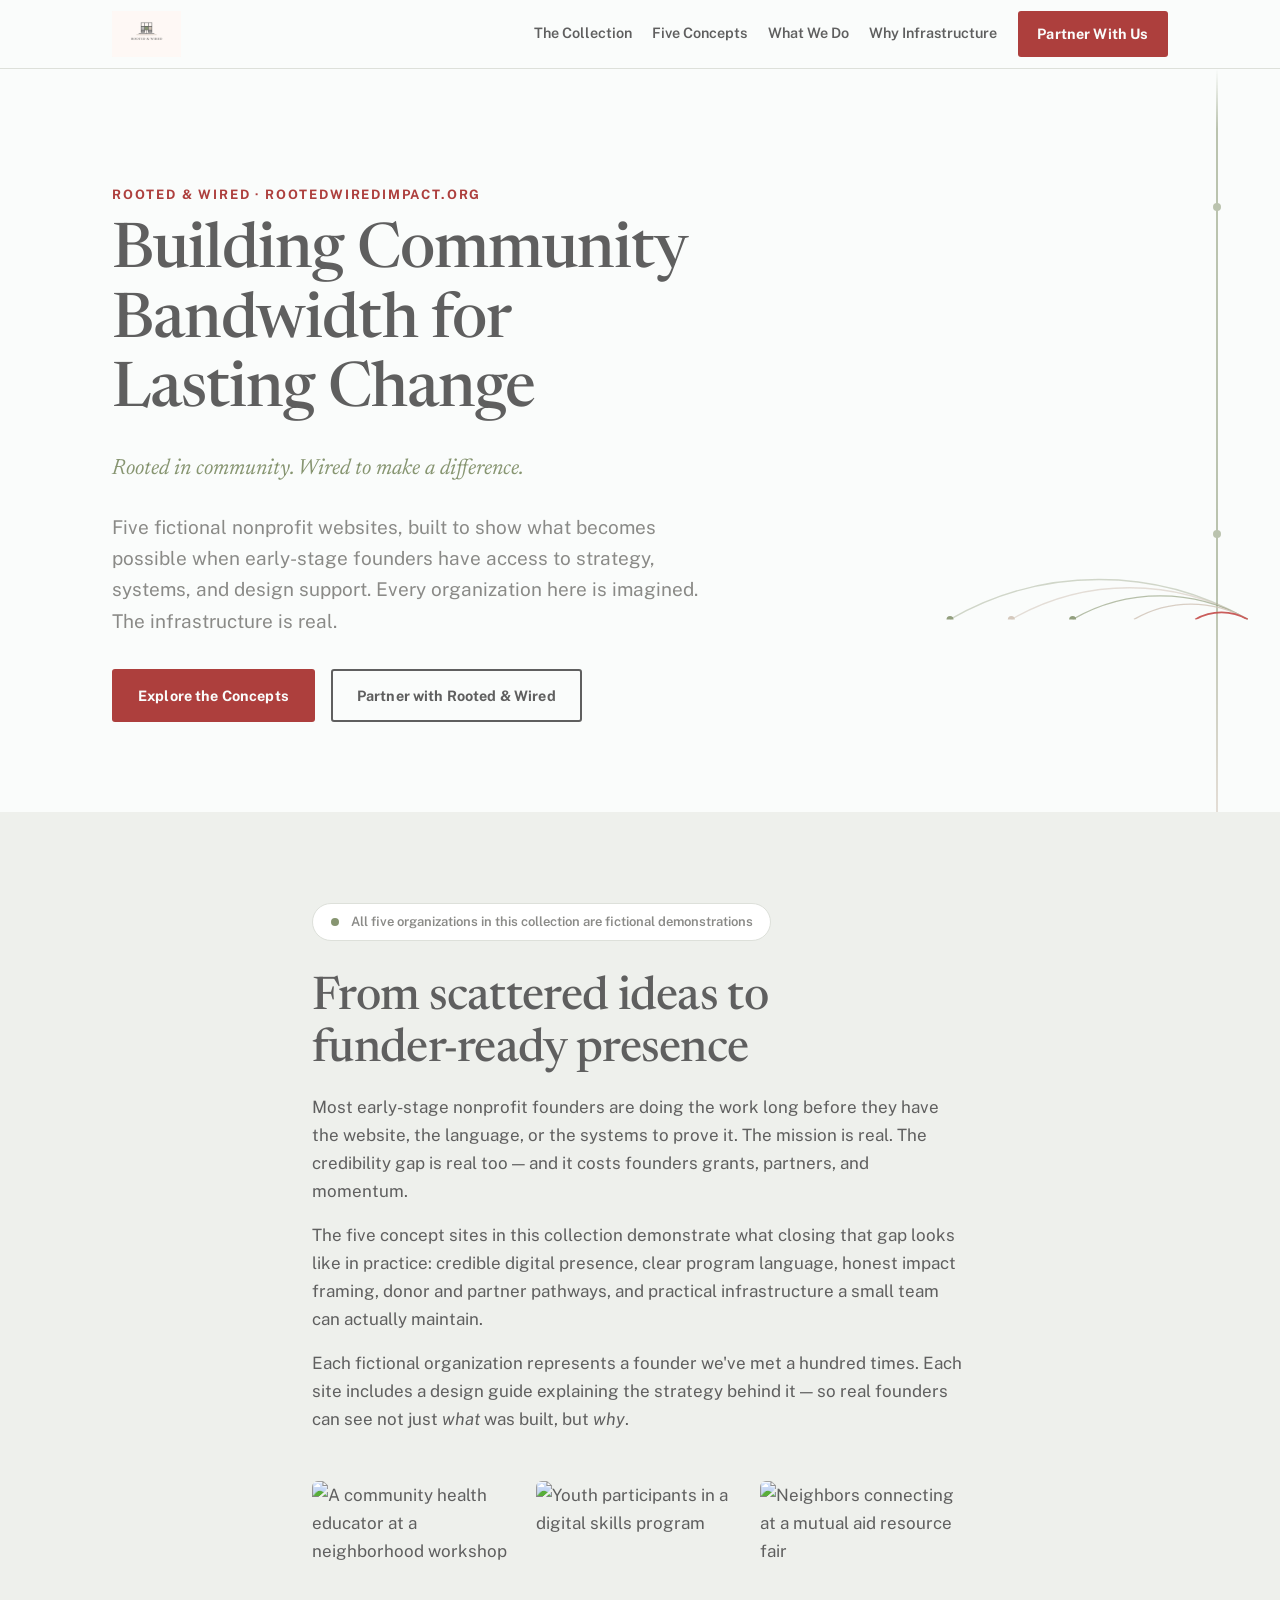
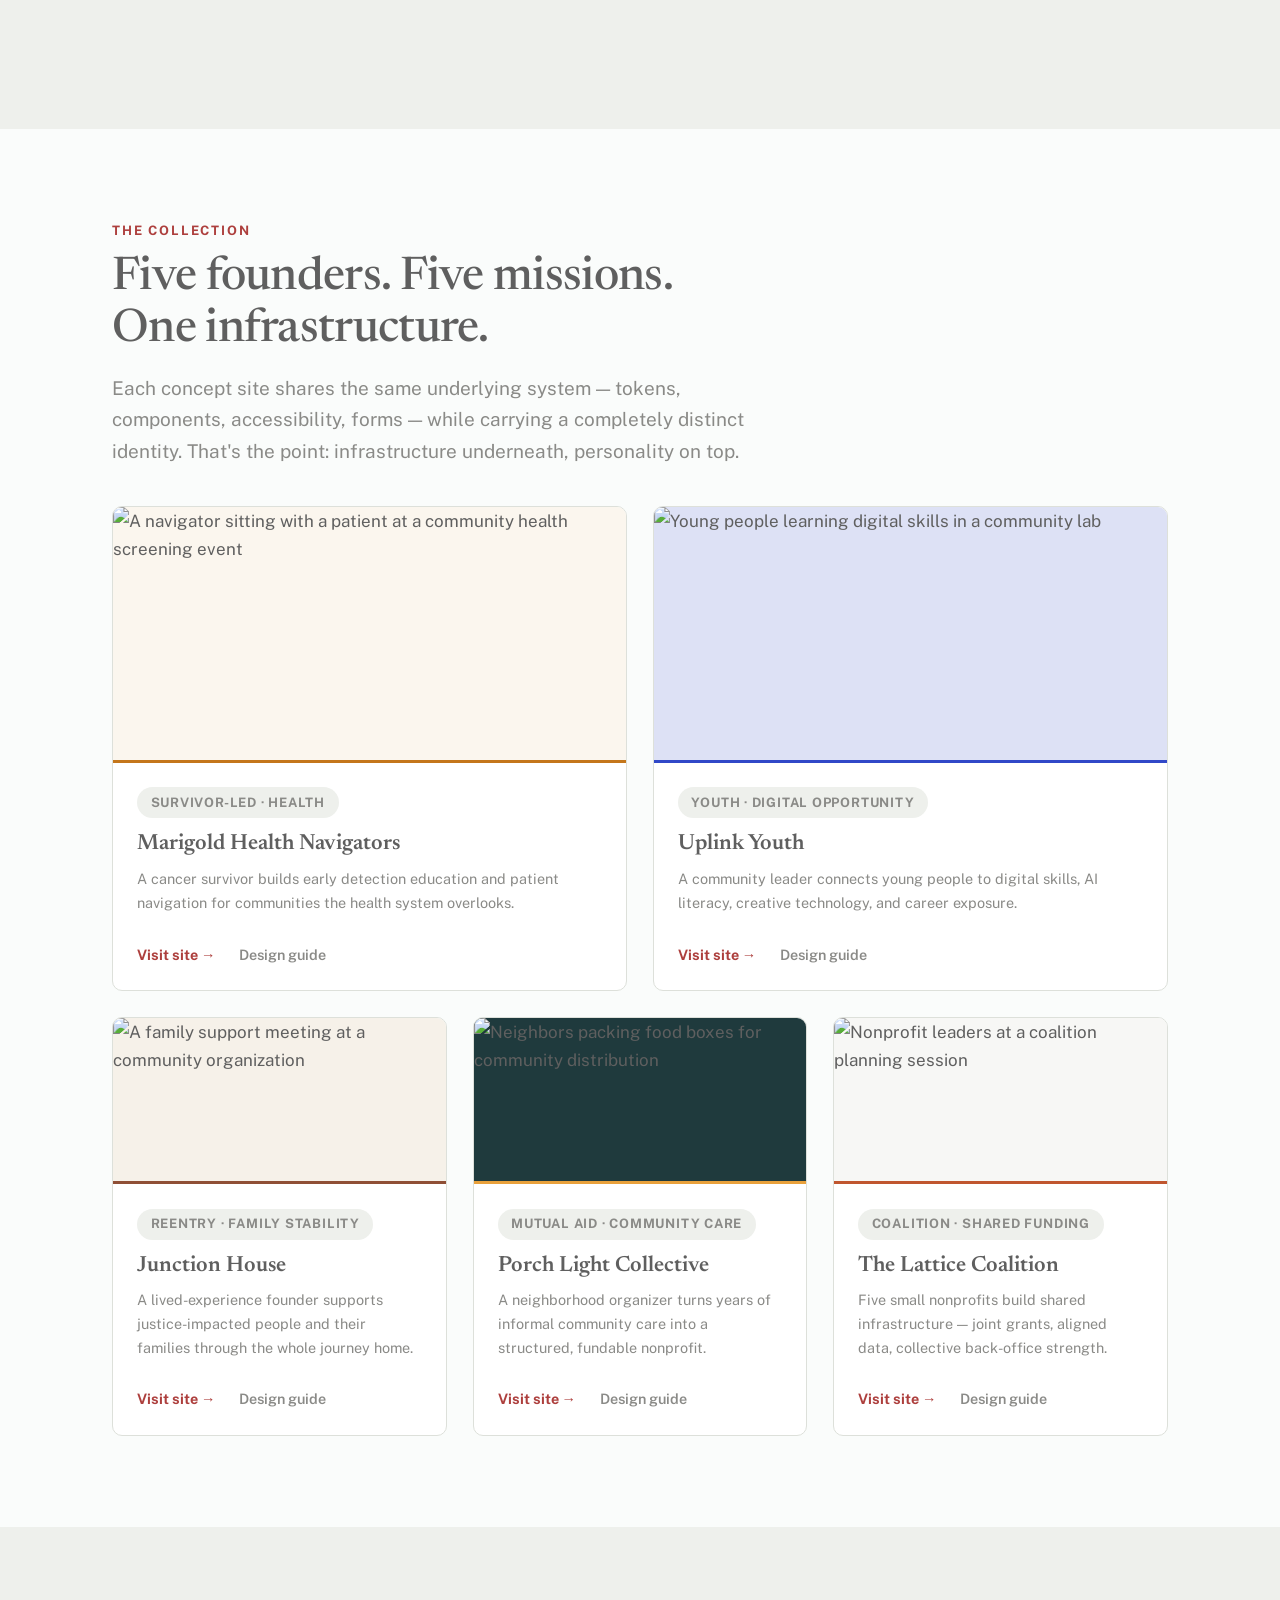
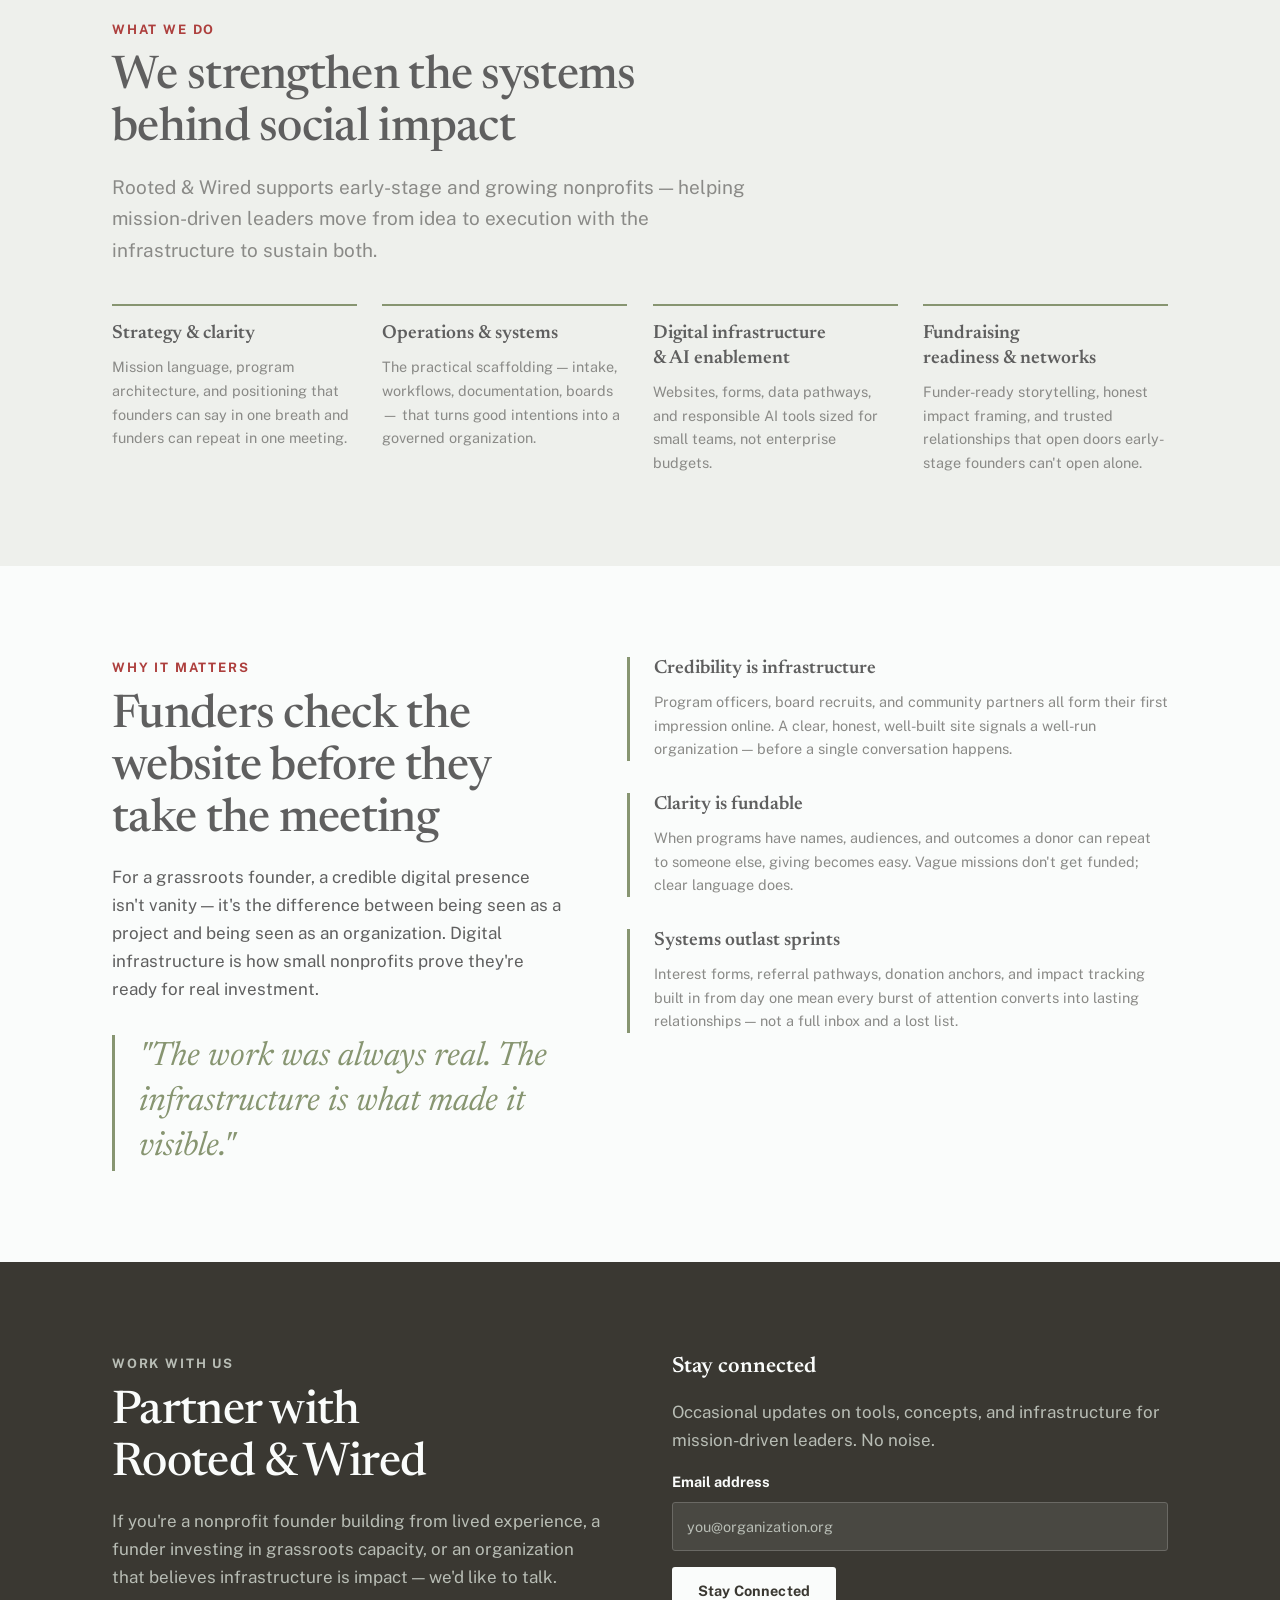
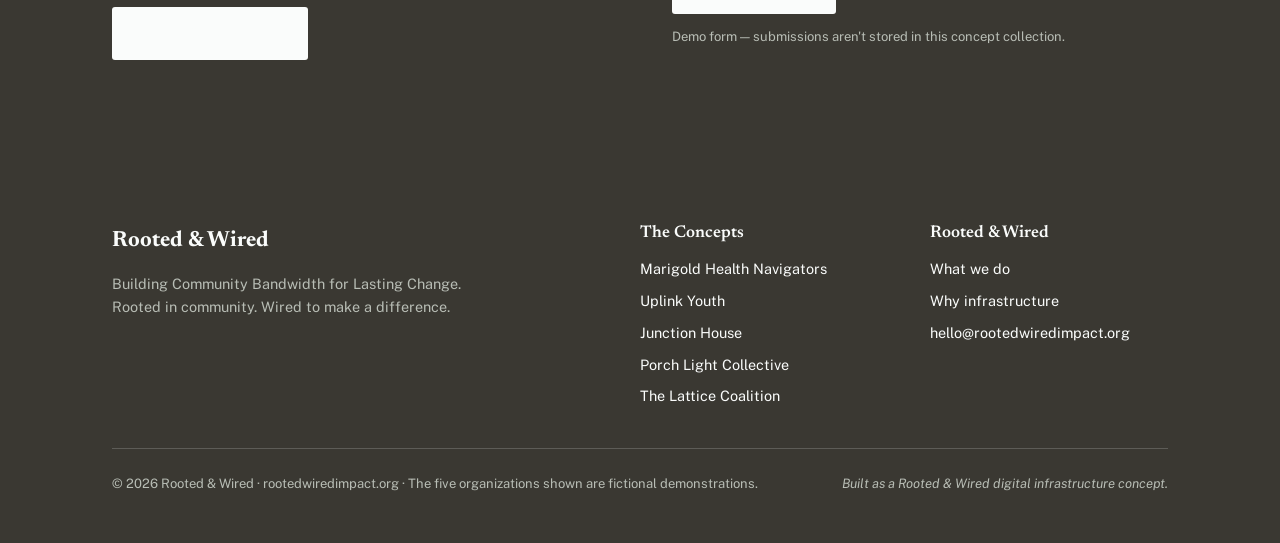
==== index.html @ c4ca1da7 "Initial release — Rooted & Wired demo collection 11-page static demo suite: hub landing page + 5 fic" ====
<!DOCTYPE html>
<html lang="en">
<head>
<meta charset="UTF-8">
<meta name="viewport" content="width=device-width, initial-scale=1.0">
<title>Rooted &amp; Wired — Digital Infrastructure Concepts</title>
<meta name="description" content="Five fictional nonprofit websites demonstrating how early-stage founders move from scattered ideas to credible, funder-ready digital presence.">
<link rel="preconnect" href="https://fonts.googleapis.com">
<link rel="preconnect" href="https://fonts.gstatic.com" crossorigin>
<link href="https://fonts.googleapis.com/css2?family=Newsreader:ital,opsz,wght@0,6..72,400;0,6..72,500;0,6..72,600;1,6..72,400;1,6..72,500&family=Public+Sans:wght@400;600;700&display=swap" rel="stylesheet">
<link rel="stylesheet" href="shared/tokens.css">
<link rel="stylesheet" href="shared/base.css">
<link rel="stylesheet" href="hub.css">
<noscript><style>[data-reveal]{opacity:1;transform:none}</style></noscript>
</head>
<body id="top">
<a class="skip-link" href="#main">Skip to content</a>

<header class="site-header">
  <div class="container">
    <a class="brand hub-brand" href="#top"><img src="shared/rw-logo.png" alt="Rooted &amp; Wired"></a>
    <button class="nav-toggle" aria-expanded="false" aria-controls="site-nav">Menu</button>
    <nav class="site-nav" id="site-nav" aria-label="Primary">
      <a href="#collection">The Collection</a>
      <a href="#concepts">Five Concepts</a>
      <a href="#what-we-do">What We Do</a>
      <a href="#why">Why Infrastructure</a>
      <a class="btn btn--primary btn--sm" href="#connect">Partner With Us</a>
    </nav>
  </div>
</header>

<main id="main">

  <!-- ============ HERO ============ -->
  <section class="hub-hero">
    <div class="thread" aria-hidden="true"></div>
    <div class="container">
      <svg class="hero-arcs" viewBox="0 0 380 380" aria-hidden="true" fill="none">
        <path d="M 380 380 A 340 340 0 0 0 40 380" stroke="#879571" stroke-width="1.5" opacity=".4"/>
        <path d="M 380 380 A 270 270 0 0 0 110 380" stroke="#d1c4b7" stroke-width="1.5" opacity=".6"/>
        <path d="M 380 380 A 200 200 0 0 0 180 380" stroke="#879571" stroke-width="1.5" opacity=".65"/>
        <path d="M 380 380 A 130 130 0 0 0 250 380" stroke="#d1c4b7" stroke-width="1.5" opacity=".9"/>
        <path d="M 380 380 A 60 60 0 0 0 320 380" stroke="#c54c4a" stroke-width="2"/>
        <circle cx="40" cy="380" r="4" fill="#879571"/>
        <circle cx="110" cy="380" r="4" fill="#d1c4b7"/>
        <circle cx="180" cy="380" r="4" fill="#879571"/>
      </svg>
      <div class="hub-hero__inner">
        <span class="eyebrow" data-reveal>Rooted &amp; Wired · rootedwiredimpact.org</span>
        <h1 data-reveal>Building Community Bandwidth for Lasting&nbsp;Change</h1>
        <p class="support-line" data-reveal>Rooted in community. Wired to make a difference.</p>
        <p class="lede" data-reveal>Five fictional nonprofit websites, built to show what becomes possible when early-stage founders have access to strategy, systems, and design support. Every organization here is imagined. The infrastructure is real.</p>
        <div class="btn-row" data-reveal>
          <a class="btn btn--primary" href="#concepts">Explore the Concepts</a>
          <a class="btn btn--secondary" href="#connect">Partner with Rooted &amp; Wired</a>
        </div>
      </div>
    </div>
  </section>

  <!-- ============ WHAT THIS COLLECTION IS ============ -->
  <section class="section section--alt" id="collection">
    <div class="container container--narrow">
      <span class="fiction-note" data-reveal>All five organizations in this collection are fictional demonstrations</span>
      <h2 data-reveal>From scattered ideas to funder-ready presence</h2>
      <div data-reveal>
        <p>Most early-stage nonprofit founders are doing the work long before they have the website, the language, or the systems to prove it. The mission is real. The credibility gap is real too — and it costs founders grants, partners, and momentum.</p>
        <p>The five concept sites in this collection demonstrate what closing that gap looks like in practice: credible digital presence, clear program language, honest impact framing, donor and partner pathways, and practical infrastructure a small team can actually maintain.</p>
        <p>Each fictional organization represents a founder we've met a hundred times. Each site includes a design guide explaining the strategy behind it — so real founders can see not just <em>what</em> was built, but <em>why</em>.</p>
      </div>
      <div class="photo-strip photo-strip--3" style="margin-top: var(--s-7);" data-reveal>
        <img src="https://images.unsplash.com/photo-1531482615713-2afd69097998?auto=format&fit=crop&w=400&h=260&q=80" alt="A community health educator at a neighborhood workshop" loading="lazy">
        <img src="https://images.unsplash.com/photo-1522202176988-66273c2fd55f?auto=format&fit=crop&w=400&h=260&q=80" alt="Youth participants in a digital skills program" loading="lazy">
        <img src="https://images.unsplash.com/photo-1488459716781-31db52582fe9?auto=format&fit=crop&w=400&h=260&q=80" alt="Neighbors connecting at a mutual aid resource fair" loading="lazy">
      </div>
    </div>
  </section>

  <!-- ============ THE FIVE CONCEPTS ============ -->
  <section class="section" id="concepts">
    <div class="container">
      <div class="section-head">
        <span class="eyebrow" data-reveal>The Collection</span>
        <h2 data-reveal>Five founders. Five missions. One infrastructure.</h2>
        <p class="lede" data-reveal>Each concept site shares the same underlying system — tokens, components, accessibility, forms — while carrying a completely distinct identity. That's the point: infrastructure underneath, personality on top.</p>
      </div>

      <div class="concept-grid" data-reveal-stagger>
        <div class="concept-card" style="--cc-bg:#FBF6EE; --cc-accent:#C4761B;" data-reveal>
          <a class="concept-card__main" href="marigold/index.html">
          <div class="concept-card__art">
            <img src="https://images.unsplash.com/photo-1576091160399-112ba8d25d1d?auto=format&fit=crop&w=600&h=300&q=80" alt="A navigator sitting with a patient at a community health screening event" loading="lazy">
          </div>
          <div class="concept-card__body">
            <span class="chip">Survivor-led · Health</span>
            <h3>Marigold Health Navigators</h3>
            <p>A cancer survivor builds early detection education and patient navigation for communities the health system overlooks.</p>
          </div>
          </a>
          <div class="concept-card__links"><a href="marigold/index.html">Visit site →</a><a href="marigold/guide.html">Design guide</a></div>
        </div>

        <div class="concept-card" style="--cc-bg:#DDE1F5; --cc-accent:#3148C8;" data-reveal>
          <a class="concept-card__main" href="uplink/index.html">
          <div class="concept-card__art">
            <img src="https://images.unsplash.com/photo-1509062522246-3755977927d7?auto=format&fit=crop&w=600&h=300&q=80" alt="Young people learning digital skills in a community lab" loading="lazy">
          </div>
          <div class="concept-card__body">
            <span class="chip">Youth · Digital Opportunity</span>
            <h3>Uplink Youth</h3>
            <p>A community leader connects young people to digital skills, AI literacy, creative technology, and career exposure.</p>
          </div>
          </a>
          <div class="concept-card__links"><a href="uplink/index.html">Visit site →</a><a href="uplink/guide.html">Design guide</a></div>
        </div>

        <div class="concept-card" style="--cc-bg:#F6F1E9; --cc-accent:#8F4F35;" data-reveal>
          <a class="concept-card__main" href="junction-house/index.html">
          <div class="concept-card__art">
            <img src="https://images.unsplash.com/photo-1529156069898-49953e39b3ac?auto=format&fit=crop&w=600&h=300&q=80" alt="A family support meeting at a community organization" loading="lazy">
          </div>
          <div class="concept-card__body">
            <span class="chip">Reentry · Family Stability</span>
            <h3>Junction House</h3>
            <p>A lived-experience founder supports justice-impacted people and their families through the whole journey home.</p>
          </div>
          </a>
          <div class="concept-card__links"><a href="junction-house/index.html">Visit site →</a><a href="junction-house/guide.html">Design guide</a></div>
        </div>

        <div class="concept-card" style="--cc-bg:#1F3A3D; --cc-accent:#E9A13B;" data-reveal>
          <a class="concept-card__main" href="porchlight/index.html">
          <div class="concept-card__art">
            <img src="https://images.unsplash.com/photo-1488521787991-ed7bbaae773c?auto=format&fit=crop&w=600&h=300&q=80" alt="Neighbors packing food boxes for community distribution" loading="lazy">
          </div>
          <div class="concept-card__body">
            <span class="chip">Mutual Aid · Community Care</span>
            <h3>Porch Light Collective</h3>
            <p>A neighborhood organizer turns years of informal community care into a structured, fundable nonprofit.</p>
          </div>
          </a>
          <div class="concept-card__links"><a href="porchlight/index.html">Visit site →</a><a href="porchlight/guide.html">Design guide</a></div>
        </div>

        <div class="concept-card" style="--cc-bg:#F7F7F5; --cc-accent:#C0562F;" data-reveal>
          <a class="concept-card__main" href="lattice/index.html">
          <div class="concept-card__art">
            <img src="https://images.unsplash.com/photo-1517048676732-d65bc937f952?auto=format&fit=crop&w=600&h=300&q=80" alt="Nonprofit leaders at a coalition planning session" loading="lazy">
          </div>
          <div class="concept-card__body">
            <span class="chip">Coalition · Shared Funding</span>
            <h3>The Lattice Coalition</h3>
            <p>Five small nonprofits build shared infrastructure — joint grants, aligned data, collective back-office strength.</p>
          </div>
          </a>
          <div class="concept-card__links"><a href="lattice/index.html">Visit site →</a><a href="lattice/guide.html">Design guide</a></div>
        </div>
      </div>
    </div>
  </section>

  <!-- ============ WHAT ROOTED & WIRED DOES ============ -->
  <section class="section section--alt" id="what-we-do">
    <div class="container">
      <div class="section-head">
        <span class="eyebrow" data-reveal>What We Do</span>
        <h2 data-reveal>We strengthen the systems behind social impact</h2>
        <p class="lede" data-reveal>Rooted &amp; Wired supports early-stage and growing nonprofits — helping mission-driven leaders move from idea to execution with the infrastructure to sustain both.</p>
      </div>
      <div class="grid grid--4" data-reveal-stagger>
        <div class="pillar" data-reveal>
          <h3>Strategy &amp; clarity</h3>
          <p>Mission language, program architecture, and positioning that founders can say in one breath and funders can repeat in one meeting.</p>
        </div>
        <div class="pillar" data-reveal>
          <h3>Operations &amp; systems</h3>
          <p>The practical scaffolding — intake, workflows, documentation, boards — that turns good intentions into a governed organization.</p>
        </div>
        <div class="pillar" data-reveal>
          <h3>Digital infrastructure &amp; AI enablement</h3>
          <p>Websites, forms, data pathways, and responsible AI tools sized for small teams, not enterprise budgets.</p>
        </div>
        <div class="pillar" data-reveal>
          <h3>Fundraising readiness &amp; networks</h3>
          <p>Funder-ready storytelling, honest impact framing, and trusted relationships that open doors early-stage founders can't open alone.</p>
        </div>
      </div>
    </div>
  </section>

  <!-- ============ WHY DIGITAL INFRASTRUCTURE MATTERS ============ -->
  <section class="section" id="why">
    <div class="container">
      <div class="why-grid">
        <div data-reveal>
          <span class="eyebrow">Why It Matters</span>
          <h2>Funders check the website before they take the meeting</h2>
          <p>For a grassroots founder, a credible digital presence isn't vanity — it's the difference between being seen as a project and being seen as an organization. Digital infrastructure is how small nonprofits prove they're ready for real investment.</p>
          <blockquote class="pull">"The work was always real. The infrastructure is what made it visible."</blockquote>
        </div>
        <div data-reveal-stagger>
          <div class="takeaway" data-reveal>
            <h3>Credibility is infrastructure</h3>
            <p>Program officers, board recruits, and community partners all form their first impression online. A clear, honest, well-built site signals a well-run organization — before a single conversation happens.</p>
          </div>
          <div class="takeaway" data-reveal>
            <h3>Clarity is fundable</h3>
            <p>When programs have names, audiences, and outcomes a donor can repeat to someone else, giving becomes easy. Vague missions don't get funded; clear language does.</p>
          </div>
          <div class="takeaway" data-reveal>
            <h3>Systems outlast sprints</h3>
            <p>Interest forms, referral pathways, donation anchors, and impact tracking built in from day one mean every burst of attention converts into lasting relationships — not a full inbox and a lost list.</p>
          </div>
        </div>
      </div>
    </div>
  </section>

  <!-- ============ CONNECT ============ -->
  <section class="section section--deep" id="connect">
    <div class="container">
      <div class="connect-band">
        <div data-reveal>
          <span class="eyebrow">Work With Us</span>
          <h2>Partner with Rooted &amp; Wired</h2>
          <p>If you're a nonprofit founder building from lived experience, a funder investing in grassroots capacity, or an organization that believes infrastructure is impact — we'd like to talk.</p>
          <div class="btn-row">
            <a class="btn btn--on-deep" href="mailto:hello@rootedwiredimpact.org">Start a Conversation</a>
          </div>
        </div>
        <div data-reveal>
          <h3>Stay connected</h3>
          <p>Occasional updates on tools, concepts, and infrastructure for mission-driven leaders. No noise.</p>
          <form data-demo novalidate>
            <div class="form-body">
              <div class="form-field">
                <label for="hub-email">Email address</label>
                <input type="email" id="hub-email" name="email" placeholder="you@organization.org" required>
              </div>
              <div class="btn-row" style="margin-top: var(--s-4);">
                <button class="btn btn--on-deep" type="submit">Stay Connected</button>
              </div>
              <p class="form-note">Demo form — submissions aren't stored in this concept collection.</p>
            </div>
            <div class="form-success" hidden>You're on the list. Thanks for staying close to the work. <em>(Demo confirmation — nothing was stored.)</em></div>
          </form>
        </div>
      </div>
    </div>
  </section>

</main>

<footer class="site-footer">
  <div class="container">
    <div class="footer-grid">
      <div>
        <p class="footer-brand">Rooted &amp; Wired</p>
        <p>Building Community Bandwidth for Lasting Change.<br>Rooted in community. Wired to make a difference.</p>
      </div>
      <div>
        <h4>The Concepts</h4>
        <ul>
          <li><a href="marigold/index.html">Marigold Health Navigators</a></li>
          <li><a href="uplink/index.html">Uplink Youth</a></li>
          <li><a href="junction-house/index.html">Junction House</a></li>
          <li><a href="porchlight/index.html">Porch Light Collective</a></li>
          <li><a href="lattice/index.html">The Lattice Coalition</a></li>
        </ul>
      </div>
      <div>
        <h4>Rooted &amp; Wired</h4>
        <ul>
          <li><a href="#what-we-do">What we do</a></li>
          <li><a href="#why">Why infrastructure</a></li>
          <li><a href="mailto:hello@rootedwiredimpact.org">hello@rootedwiredimpact.org</a></li>
        </ul>
      </div>
    </div>
    <div class="footer-base">
      <p>© 2026 Rooted &amp; Wired · rootedwiredimpact.org · The five organizations shown are fictional demonstrations.</p>
      <p class="concept-note">Built as a Rooted &amp; Wired digital infrastructure concept.</p>
    </div>
  </div>
</footer>

<script src="shared/site.js"></script>
</body>
</html>
---- shared/tokens.css ----
/* ============================================================
   Rooted & Wired — shared structural tokens
   Identical across all six sites. Color + font identity lives
   in each site's theme.css as semantic custom properties.
   ============================================================ */

:root {
  /* Spacing scale */
  --s-1: 0.25rem;
  --s-2: 0.5rem;
  --s-3: 0.75rem;
  --s-4: 1rem;
  --s-5: 1.5rem;
  --s-6: 2rem;
  --s-7: 3rem;
  --s-8: 4.5rem;
  --s-9: 6rem;
  --s-10: 8rem;

  /* Type scale */
  --fs-xs: 0.8125rem;
  --fs-sm: 0.9rem;
  --fs-base: 1.0625rem;
  --fs-md: 1.1875rem;
  --fs-lg: 1.375rem;
  --fs-xl: clamp(1.55rem, 1.2rem + 1.4vw, 2.1rem);
  --fs-2xl: clamp(1.9rem, 1.35rem + 2.2vw, 2.9rem);
  --fs-hero: clamp(2.3rem, 1.5rem + 3.4vw, 3.9rem);

  --lh-tight: 1.12;
  --lh-snug: 1.3;
  --lh-body: 1.65;

  /* Layout */
  --container: 71rem;
  --container-narrow: 46rem;
  --gutter: clamp(1.25rem, 4vw, 2.5rem);

  /* Motion */
  --dur-fast: 180ms;
  --dur-reveal: 420ms;
  --dur-slow: 700ms;
  --ease-out: cubic-bezier(0.22, 0.61, 0.36, 1);

  /* Elevation */
  --shadow-1: 0 1px 2px rgba(22, 19, 16, 0.05), 0 4px 14px rgba(22, 19, 16, 0.05);
  --shadow-2: 0 2px 4px rgba(22, 19, 16, 0.06), 0 14px 34px rgba(22, 19, 16, 0.10);

  /* Defaults a theme may override */
  --radius-sm: 4px;
  --radius: 8px;
  --radius-lg: 14px;
}
---- shared/base.css ----
/* ============================================================
   Rooted & Wired — shared base styles
   Consumes only semantic tokens defined in each site's theme.css:

   --ground        page background
   --ground-2      alternate section background
   --panel         card / panel background
   --ink           primary text
   --ink-2         muted text
   --accent        brand accent (large elements only)
   --accent-ink    AA-safe accent for small text & links
   --accent-soft   pale accent tint (chips, callouts)
   --deep          dark band background
   --deep-ink      text on dark band
   --deep-ink-2    muted text on dark band
   --line          hairline rules & borders
   --font-display  headline family
   --font-body     body family
   ============================================================ */

*,
*::before,
*::after {
  box-sizing: border-box;
}

html {
  scroll-behavior: smooth;
  -webkit-text-size-adjust: 100%;
}

body {
  margin: 0;
  background: var(--ground);
  color: var(--ink);
  font-family: var(--font-body);
  font-size: var(--fs-base);
  line-height: var(--lh-body);
  text-rendering: optimizeLegibility;
  -webkit-font-smoothing: antialiased;
}

img,
svg {
  max-width: 100%;
  height: auto;
  display: block;
}

h1, h2, h3, h4 {
  font-family: var(--font-display);
  line-height: var(--lh-tight);
  margin: 0 0 var(--s-4);
  color: var(--ink);
  font-weight: 600;
  text-wrap: balance;
}

h1 { font-size: var(--fs-hero); }
h2 { font-size: var(--fs-2xl); }
h3 { font-size: var(--fs-lg); line-height: var(--lh-snug); }
h4 { font-size: var(--fs-md); line-height: var(--lh-snug); }

p {
  margin: 0 0 var(--s-4);
}

p:last-child {
  margin-bottom: 0;
}

a {
  color: var(--accent-ink);
  text-decoration-thickness: 1px;
  text-underline-offset: 3px;
}

a:hover {
  text-decoration-thickness: 2px;
}

ul, ol {
  margin: 0 0 var(--s-4);
  padding-left: 1.2em;
}

:focus-visible {
  outline: 2px solid var(--accent-ink);
  outline-offset: 3px;
  border-radius: 2px;
}

::selection {
  background: var(--accent-soft);
}

/* ---------- Layout utilities ---------- */

.container {
  max-width: var(--container);
  margin-inline: auto;
  padding-inline: var(--gutter);
}

.container--narrow {
  max-width: var(--container-narrow);
}

.section {
  padding-block: clamp(3.5rem, 4vw + 2.5rem, 6.5rem);
}

.section--tight {
  padding-block: clamp(2.5rem, 3vw + 1.5rem, 4.5rem);
}

.section--alt {
  background: var(--ground-2);
}

.section--deep {
  background: var(--deep);
  color: var(--deep-ink);
}

.section--deep h2,
.section--deep h3,
.section--deep h4 {
  color: var(--deep-ink);
}

.section--deep p {
  color: var(--deep-ink-2);
}

.section--deep a {
  color: var(--deep-ink);
}

.section-head {
  max-width: 44rem;
  margin-bottom: clamp(1.75rem, 3vw, 3rem);
}

.section-head--center {
  margin-inline: auto;
  text-align: center;
}

.eyebrow {
  display: block;
  font-family: var(--font-body);
  font-size: var(--fs-xs);
  font-weight: 700;
  letter-spacing: 0.14em;
  text-transform: uppercase;
  color: var(--accent-ink);
  margin-bottom: var(--s-3);
}

.section--deep .eyebrow {
  color: var(--deep-ink-2);
}

.lede {
  font-size: var(--fs-md);
  color: var(--ink-2);
  max-width: 40rem;
}

.grid {
  display: grid;
  gap: clamp(1rem, 2vw, 1.75rem);
}

.grid--2 { grid-template-columns: repeat(2, 1fr); }
.grid--3 { grid-template-columns: repeat(3, 1fr); }
.grid--4 { grid-template-columns: repeat(4, 1fr); }

@media (max-width: 60rem) {
  .grid--3, .grid--4 { grid-template-columns: repeat(2, 1fr); }
}

@media (max-width: 40rem) {
  .grid--2, .grid--3, .grid--4 { grid-template-columns: 1fr; }
}

/* ---------- Skip link ---------- */

.skip-link {
  position: absolute;
  left: -9999px;
  top: 0;
  background: var(--deep);
  color: var(--deep-ink);
  padding: var(--s-3) var(--s-5);
  z-index: 100;
  border-radius: 0 0 var(--radius) 0;
}

.skip-link:focus {
  left: 0;
}

/* ---------- Demo strip (R&W concept banner) ---------- */

.demo-strip {
  background: #879571;
  color: rgba(250, 252, 251, 0.88);
  font-size: var(--fs-xs);
  letter-spacing: 0.03em;
}

.demo-strip .container {
  display: flex;
  justify-content: space-between;
  align-items: center;
  gap: var(--s-4);
  min-height: 2.4rem;
  flex-wrap: wrap;
  padding-block: 0.4rem;
}

.demo-strip a {
  color: #fafcfb;
  text-decoration: none;
  font-weight: 600;
}

.demo-strip a:hover {
  text-decoration: underline;
}

.demo-strip__links {
  display: flex;
  gap: var(--s-5);
}

.demo-strip__brand {
  display: flex;
  align-items: center;
  gap: var(--s-3);
}

.demo-strip__logo {
  height: 30px;
  width: auto;
  border-radius: 3px;
  padding: 2px 5px;
  background: #fafcfb;
  display: block;
  flex-shrink: 0;
}

/* ---------- Header ---------- */

.site-header {
  position: sticky;
  top: 0;
  z-index: 50;
  background: color-mix(in srgb, var(--ground) 88%, transparent);
  backdrop-filter: blur(10px);
  -webkit-backdrop-filter: blur(10px);
  border-bottom: 1px solid var(--line);
}

.site-header .container {
  display: flex;
  align-items: center;
  justify-content: space-between;
  gap: var(--s-5);
  min-height: 4.25rem;
}

.brand {
  font-family: var(--font-display);
  font-weight: 700;
  font-size: 1.25rem;
  color: var(--ink);
  text-decoration: none;
  line-height: 1.1;
  letter-spacing: -0.01em;
}

.brand small {
  display: block;
  font-family: var(--font-body);
  font-size: 0.66rem;
  font-weight: 600;
  letter-spacing: 0.12em;
  text-transform: uppercase;
  color: var(--ink-2);
  margin-top: 2px;
}

.site-nav {
  display: flex;
  align-items: center;
  gap: clamp(0.9rem, 1.6vw, 1.6rem);
}

.site-nav > a:not(.btn) {
  color: var(--ink);
  text-decoration: none;
  font-size: var(--fs-sm);
  font-weight: 600;
  padding: var(--s-2) 0;
  border-bottom: 2px solid transparent;
}

.site-nav > a:not(.btn):hover {
  border-bottom-color: var(--accent);
}

.nav-toggle {
  display: none;
  background: none;
  border: 1px solid var(--line);
  border-radius: var(--radius-sm);
  color: var(--ink);
  font: inherit;
  font-size: var(--fs-sm);
  font-weight: 600;
  padding: var(--s-2) var(--s-4);
  cursor: pointer;
}

@media (max-width: 56rem) {
  .nav-toggle { display: inline-block; }

  .site-nav {
    display: none;
    position: absolute;
    top: 100%;
    left: 0;
    right: 0;
    flex-direction: column;
    align-items: stretch;
    gap: 0;
    background: var(--ground);
    border-bottom: 1px solid var(--line);
    padding: var(--s-4) var(--gutter) var(--s-6);
    box-shadow: var(--shadow-2);
  }

  .site-nav.is-open { display: flex; }

  .site-nav > a:not(.btn) {
    padding: var(--s-3) 0;
    border-bottom: 1px solid var(--line);
    font-size: var(--fs-base);
  }

  .site-nav > .btn {
    margin-top: var(--s-4);
    text-align: center;
  }
}

/* Simple nav variant (guide pages): always visible, no toggle */
.site-nav.site-nav--simple {
  display: flex;
  position: static;
  flex-direction: row;
  align-items: center;
  gap: clamp(0.9rem, 1.6vw, 1.6rem);
  background: transparent;
  border: 0;
  box-shadow: none;
  padding: 0;
}

.site-nav.site-nav--simple > a:not(.btn) {
  border-bottom: 2px solid transparent;
  font-size: var(--fs-sm);
  padding: var(--s-2) 0;
}

.site-nav.site-nav--simple > a:not(.btn):hover {
  border-bottom-color: var(--accent);
}

/* ---------- Buttons ---------- */

.btn {
  display: inline-block;
  font-family: var(--font-body);
  font-size: var(--fs-sm);
  font-weight: 700;
  letter-spacing: 0.01em;
  text-decoration: none;
  border-radius: var(--radius-sm);
  padding: 0.8rem 1.5rem;
  border: 2px solid transparent;
  cursor: pointer;
  transition: transform var(--dur-fast) var(--ease-out),
              box-shadow var(--dur-fast) var(--ease-out),
              background-color var(--dur-fast) var(--ease-out),
              color var(--dur-fast) var(--ease-out);
}

.btn:hover {
  transform: translateY(-1px);
  box-shadow: var(--shadow-1);
}

.btn:active {
  transform: translateY(0);
}

.btn--primary {
  background: var(--accent-ink);
  color: var(--ground);
}

.btn--primary:hover {
  background: var(--ink);
}

.btn--secondary {
  background: transparent;
  color: var(--ink);
  border-color: currentColor;
}

.btn--on-deep {
  background: var(--deep-ink);
  color: var(--deep);
}

.btn--outline-deep {
  background: transparent;
  color: var(--deep-ink);
  border-color: var(--deep-ink-2);
}

.btn--sm {
  padding: 0.55rem 1.1rem;
}

/* ---------- Cards ---------- */

.card {
  background: var(--panel);
  border: 1px solid var(--line);
  border-radius: var(--radius-lg);
  padding: clamp(1.4rem, 2vw, 2rem);
}

.card h3 {
  margin-bottom: var(--s-3);
}

.card p {
  color: var(--ink-2);
  font-size: var(--fs-sm);
  line-height: 1.6;
}

.card--lift {
  transition: transform var(--dur-fast) var(--ease-out),
              box-shadow var(--dur-fast) var(--ease-out);
}

.card--lift:hover {
  transform: translateY(-3px);
  box-shadow: var(--shadow-2);
}

/* ---------- Stats / indicators ---------- */

.stat {
  border-top: 3px solid var(--accent);
  padding-top: var(--s-4);
}

.stat__value {
  font-family: var(--font-display);
  font-size: var(--fs-2xl);
  font-weight: 700;
  line-height: 1;
  color: var(--ink);
  display: block;
  margin-bottom: var(--s-2);
  font-variant-numeric: tabular-nums;
}

.stat__label {
  font-size: var(--fs-sm);
  color: var(--ink-2);
  margin: 0;
}

.data-note {
  font-size: var(--fs-xs);
  color: var(--ink-2);
  font-style: italic;
}

/* ---------- Takeaway blocks ---------- */

.takeaway {
  border-left: 3px solid var(--accent);
  padding-left: var(--s-5);
}

.takeaway h3 {
  font-size: var(--fs-md);
  margin-bottom: var(--s-2);
}

.takeaway p {
  color: var(--ink-2);
  font-size: var(--fs-sm);
  margin: 0;
}

/* ---------- Chips ---------- */

.chip {
  display: inline-block;
  background: var(--accent-soft);
  color: var(--ink);
  font-size: var(--fs-xs);
  font-weight: 700;
  letter-spacing: 0.06em;
  text-transform: uppercase;
  border-radius: 999px;
  padding: 0.3rem 0.85rem;
}

/* ---------- Image placeholders (art-directed) ---------- */

.ph {
  margin: 0;
  border-radius: var(--radius-lg);
  overflow: hidden;
  border: 1px solid var(--line);
  background: var(--ground-2);
}

.ph__art {
  aspect-ratio: 4 / 3;
  display: grid;
  place-items: center;
  background:
    linear-gradient(150deg,
      var(--accent-soft) 0%,
      color-mix(in srgb, var(--accent) 26%, var(--ground-2)) 100%);
}

.ph__art--wide { aspect-ratio: 16 / 9; }
.ph__art--tall { aspect-ratio: 3 / 4; }

.ph__art svg {
  width: 44%;
  max-width: 200px;
  opacity: 0.85;
}

.ph figcaption {
  font-size: var(--fs-xs);
  color: var(--ink-2);
  padding: var(--s-3) var(--s-4);
  border-top: 1px solid var(--line);
  background: var(--panel);
}

/* Real photo replacements */
.ph__img {
  width: 100%;
  display: block;
  object-fit: cover;
}
.ph__img--tall { aspect-ratio: 3 / 4; }
.ph__img--wide { aspect-ratio: 16 / 9; }

/* Editorial photo strips */
.photo-strip {
  display: grid;
  gap: var(--s-4);
}
.photo-strip--3 { grid-template-columns: repeat(3, 1fr); }
.photo-strip--2 { grid-template-columns: repeat(2, 1fr); }
.photo-strip img {
  width: 100%;
  object-fit: cover;
  border-radius: var(--radius);
  display: block;
}
.photo-strip--3 img { aspect-ratio: 4 / 3; }
.photo-strip--2 img { aspect-ratio: 3 / 2; }
@media (max-width: 40rem) {
  .photo-strip--3, .photo-strip--2 { grid-template-columns: 1fr; }
}

/* ---------- Forms ---------- */

.form-grid {
  display: grid;
  gap: var(--s-4);
  grid-template-columns: repeat(2, 1fr);
}

.form-grid .form-field--full {
  grid-column: 1 / -1;
}

@media (max-width: 40rem) {
  .form-grid { grid-template-columns: 1fr; }
}

.form-field label {
  display: block;
  font-size: var(--fs-sm);
  font-weight: 700;
  margin-bottom: var(--s-2);
}

.form-field input,
.form-field select,
.form-field textarea {
  width: 100%;
  font: inherit;
  font-size: var(--fs-sm);
  color: var(--ink);
  background: var(--panel);
  border: 1px solid var(--line);
  border-radius: var(--radius-sm);
  padding: 0.75rem 0.9rem;
}

.form-field input:focus,
.form-field select:focus,
.form-field textarea:focus {
  outline: 2px solid var(--accent-ink);
  outline-offset: 1px;
  border-color: var(--accent-ink);
}

.form-note {
  font-size: var(--fs-xs);
  color: var(--ink-2);
  margin-top: var(--s-3);
}

.form-success {
  border: 1px solid var(--accent);
  background: var(--accent-soft);
  color: var(--ink);
  border-radius: var(--radius);
  padding: var(--s-5);
  font-weight: 600;
}

form.is-submitted .form-body {
  display: none;
}

/* ---------- Accordion (native details) ---------- */

.faq details {
  border: 1px solid var(--line);
  border-radius: var(--radius);
  background: var(--panel);
  margin-bottom: var(--s-3);
}

.faq summary {
  cursor: pointer;
  font-weight: 700;
  font-size: var(--fs-sm);
  padding: var(--s-4) var(--s-5);
  list-style: none;
  position: relative;
  padding-right: 3rem;
}

.faq summary::-webkit-details-marker { display: none; }

.faq summary::after {
  content: "+";
  position: absolute;
  right: var(--s-5);
  top: 50%;
  transform: translateY(-50%);
  font-size: 1.3rem;
  font-weight: 400;
  color: var(--accent-ink);
}

.faq details[open] summary::after {
  content: "–";
}

.faq details > div {
  padding: 0 var(--s-5) var(--s-5);
  font-size: var(--fs-sm);
  color: var(--ink-2);
}

/* ---------- CTA band ---------- */

.cta-band {
  background: var(--deep);
  color: var(--deep-ink);
  border-radius: var(--radius-lg);
  padding: clamp(2.25rem, 4vw, 3.75rem);
}

.cta-band h2,
.cta-band h3 {
  color: var(--deep-ink);
}

.cta-band p {
  color: var(--deep-ink-2);
}

.cta-band .btn-row {
  margin-top: var(--s-5);
}

.btn-row {
  display: flex;
  gap: var(--s-4);
  flex-wrap: wrap;
}

/* ---------- Footer ---------- */

.site-footer {
  background: var(--deep);
  color: var(--deep-ink-2);
  padding-block: var(--s-8) var(--s-6);
  font-size: var(--fs-sm);
}

.site-footer h4 {
  color: var(--deep-ink);
  font-size: var(--fs-base);
  margin-bottom: var(--s-3);
}

.site-footer a {
  color: var(--deep-ink);
  text-decoration: none;
}

.site-footer a:hover {
  text-decoration: underline;
}

.footer-grid {
  display: grid;
  grid-template-columns: 2fr 1fr 1fr;
  gap: clamp(1.5rem, 4vw, 4rem);
  padding-bottom: var(--s-6);
  border-bottom: 1px solid color-mix(in srgb, var(--deep-ink) 18%, transparent);
  margin-bottom: var(--s-5);
}

@media (max-width: 48rem) {
  .footer-grid { grid-template-columns: 1fr; }
}

.footer-grid ul {
  list-style: none;
  padding: 0;
  margin: 0;
}

.footer-grid li {
  margin-bottom: var(--s-2);
}

.footer-base {
  display: flex;
  justify-content: space-between;
  gap: var(--s-4);
  flex-wrap: wrap;
  font-size: var(--fs-xs);
}

.concept-note {
  font-style: italic;
  margin: 0;
}

.footer-brand {
  font-family: var(--font-display);
  font-size: var(--fs-lg);
  font-weight: 700;
  color: var(--deep-ink);
  margin-bottom: var(--s-3);
}

/* ---------- Reveal on scroll ---------- */

[data-reveal] {
  opacity: 0;
  transform: translateY(18px);
  transition: opacity var(--dur-reveal) var(--ease-out),
              transform var(--dur-reveal) var(--ease-out);
}

[data-reveal].is-visible {
  opacity: 1;
  transform: none;
}

/* ---------- Reduced motion ---------- */

@media (prefers-reduced-motion: reduce) {
  html { scroll-behavior: auto; }

  *,
  *::before,
  *::after {
    animation-duration: 0.01ms !important;
    animation-iteration-count: 1 !important;
    transition-duration: 0.01ms !important;
  }

  [data-reveal] {
    opacity: 1;
    transform: none;
  }
}

/* ---------- Guide layout ---------- */

.guide-hero {
  padding-block: clamp(3rem, 5vw, 5rem);
  border-bottom: 1px solid var(--line);
}

.guide-hero .chip {
  margin-bottom: var(--s-4);
}

.guide-section {
  padding-block: clamp(2.5rem, 4vw, 4rem);
  border-bottom: 1px solid var(--line);
}

.guide-section:last-of-type {
  border-bottom: none;
}

.guide-section h2 {
  font-size: var(--fs-xl);
}

.guide-num {
  font-family: var(--font-body);
  font-size: var(--fs-xs);
  font-weight: 700;
  letter-spacing: 0.14em;
  color: var(--accent-ink);
  display: block;
  margin-bottom: var(--s-2);
}

.guide-grid {
  display: grid;
  grid-template-columns: 1fr 2fr;
  gap: clamp(1.5rem, 4vw, 4rem);
}

@media (max-width: 52rem) {
  .guide-grid { grid-template-columns: 1fr; }
}

.swatch-row {
  display: flex;
  gap: var(--s-3);
  flex-wrap: wrap;
  margin-block: var(--s-4);
}

.swatch {
  width: 5.4rem;
}

.swatch i {
  display: block;
  height: 3rem;
  border-radius: var(--radius-sm);
  border: 1px solid var(--line);
}

.swatch span {
  font-size: 0.7rem;
  color: var(--ink-2);
  display: block;
  margin-top: var(--s-1);
  line-height: 1.3;
}

.checklist {
  list-style: none;
  padding: 0;
}

.checklist li {
  padding-left: 1.8em;
  position: relative;
  margin-bottom: var(--s-3);
}

.checklist li::before {
  content: "✓";
  position: absolute;
  left: 0;
  color: var(--accent-ink);
  font-weight: 700;
}
---- hub.css ----
/* ============================================================
   Rooted & Wired — hub theme + bespoke styles
   Palette: Soft Sand / Deep Slate / Deep Moss / Warm Taupe / Muted Clay
   Type: Newsreader (display) + Public Sans (body)
   ============================================================ */

:root {
  --ground: #fafcfb;
  --ground-2: #eef0ec;
  --panel: #ffffff;
  --ink: #5f5f5f;
  --ink-2: #8a8a87;
  --accent: #879571;
  --accent-ink: #ad3f3d;
  --accent-soft: #e8ede2;
  --deep: #3a3832;
  --deep-ink: #fafcfb;
  --deep-ink-2: #b8bdb5;
  --line: #dde0da;
  --moss: #879571;
  --taupe: #d1c4b7;

  --font-display: "Newsreader", Georgia, serif;
  --font-body: "Public Sans", -apple-system, "Segoe UI", sans-serif;

  --radius-sm: 3px;
  --radius: 6px;
  --radius-lg: 10px;
}

h1, h2 {
  font-weight: 500;
  letter-spacing: -0.015em;
}

/* ---------- Hub header logo ---------- */

.hub-brand {
  line-height: 1;
  padding: 0;
}

.hub-brand img {
  height: 46px;
  width: auto;
  display: block;
}

/* ---------- Hero ---------- */

.hub-hero {
  position: relative;
  padding-block: clamp(4.5rem, 9vw, 8.5rem) clamp(3.5rem, 7vw, 6.5rem);
  overflow: hidden;
}

.hub-hero__inner {
  max-width: 52rem;
  position: relative;
}

.hub-hero h1 {
  margin-bottom: var(--s-5);
}

.hub-hero .support-line {
  font-family: var(--font-display);
  font-style: italic;
  font-size: var(--fs-lg);
  color: var(--moss);
  margin-bottom: var(--s-5);
}

.hub-hero .lede {
  max-width: 38rem;
  margin-bottom: var(--s-6);
}

/* ---------- Signal thread (identity motif) ---------- */

.thread {
  position: absolute;
  left: calc(50% + 36rem);
  top: 0;
  bottom: 0;
  width: 2px;
  background: linear-gradient(
    to bottom,
    transparent,
    var(--accent) 8%,
    var(--accent) 70%,
    var(--taupe) 100%
  );
  opacity: 0.55;
  pointer-events: none;
}

@media (max-width: 78rem) {
  .thread { display: none; }
}

.thread::before,
.thread::after {
  content: "";
  position: absolute;
  left: 50%;
  transform: translateX(-50%);
  width: 8px;
  height: 8px;
  border-radius: 50%;
  background: var(--accent);
}

.thread::before { top: 18%; }
.thread::after { top: 62%; background: var(--moss); }

/* Decorative arcs in hero corner */
.hero-arcs {
  position: absolute;
  right: calc(var(--gutter) * -1);
  top: 50%;
  transform: translateY(-50%);
  width: clamp(220px, 26vw, 380px);
  opacity: 0.9;
  pointer-events: none;
}

@media (max-width: 62rem) {
  .hero-arcs { display: none; }
}

.hub-hero .container {
  position: relative;
}

/* ---------- Fiction disclosure ---------- */

.fiction-note {
  display: inline-flex;
  align-items: center;
  gap: var(--s-3);
  border: 1px solid var(--line);
  background: var(--panel);
  border-radius: 999px;
  padding: 0.45rem 1.1rem;
  font-size: var(--fs-xs);
  font-weight: 600;
  color: var(--ink-2);
  margin-bottom: var(--s-6);
}

.fiction-note::before {
  content: "";
  width: 8px;
  height: 8px;
  border-radius: 50%;
  background: var(--accent);
  flex-shrink: 0;
}

/* ---------- Concept cards ---------- */

.concept-grid {
  display: grid;
  grid-template-columns: repeat(6, 1fr);
  gap: clamp(1rem, 2vw, 1.75rem);
}

.concept-card {
  grid-column: span 2;
  background: var(--panel);
  border: 1px solid var(--line);
  border-radius: var(--radius-lg);
  overflow: hidden;
  display: flex;
  flex-direction: column;
  transition: transform var(--dur-fast) var(--ease-out),
              box-shadow var(--dur-fast) var(--ease-out);
}

.concept-card__main {
  display: flex;
  flex-direction: column;
  flex: 1;
  text-decoration: none;
  color: var(--ink);
}

.concept-card:nth-child(1),
.concept-card:nth-child(2) {
  grid-column: span 3;
}

@media (max-width: 60rem) {
  .concept-card,
  .concept-card:nth-child(1),
  .concept-card:nth-child(2) {
    grid-column: span 3;
  }
}

@media (max-width: 40rem) {
  .concept-card,
  .concept-card:nth-child(1),
  .concept-card:nth-child(2) {
    grid-column: span 6;
  }
}

.concept-card:hover {
  transform: translateY(-4px);
  box-shadow: var(--shadow-2);
}

.concept-card__art {
  aspect-ratio: 16 / 8;
  display: grid;
  place-items: center;
  border-bottom: 3px solid var(--cc-accent, var(--accent));
  background: var(--cc-bg, var(--ground-2));
}

.concept-card__art svg {
  width: 46%;
  max-width: 190px;
}

.concept-card__art img {
  width: 100%;
  height: 100%;
  object-fit: cover;
  display: block;
  align-self: stretch;
  justify-self: stretch;
}

.concept-card__body {
  padding: var(--s-5) var(--s-5) var(--s-4);
  flex: 1;
}

.concept-card__body .chip {
  margin-bottom: var(--s-3);
  background: var(--ground-2);
  color: var(--ink-2);
}

.concept-card h3 {
  font-size: var(--fs-lg);
  margin-bottom: var(--s-2);
}

.concept-card p {
  font-size: var(--fs-sm);
  color: var(--ink-2);
  margin: 0;
}

.concept-card__links {
  display: flex;
  gap: var(--s-5);
  padding: var(--s-3) var(--s-5) var(--s-5);
  font-size: var(--fs-sm);
  font-weight: 700;
}

.concept-card__links a {
  color: var(--accent-ink);
  text-decoration: none;
}

.concept-card__links a + a {
  color: var(--ink-2);
  font-weight: 600;
}

.concept-card__links a:hover {
  text-decoration: underline;
  text-underline-offset: 3px;
}

/* ---------- Pillars ---------- */

.pillar {
  border-top: 2px solid var(--moss);
  padding-top: var(--s-4);
}

.pillar h3 {
  font-size: var(--fs-md);
  margin-bottom: var(--s-2);
}

.pillar p {
  font-size: var(--fs-sm);
  color: var(--ink-2);
  margin: 0;
}

/* ---------- Why infrastructure ---------- */

.why-grid {
  display: grid;
  grid-template-columns: 5fr 6fr;
  gap: clamp(2rem, 5vw, 5rem);
  align-items: start;
}

@media (max-width: 56rem) {
  .why-grid { grid-template-columns: 1fr; }
}

.why-grid .takeaway {
  border-left-color: var(--moss);
  margin-bottom: var(--s-6);
}

.why-grid .takeaway:last-child {
  margin-bottom: 0;
}

blockquote.pull {
  font-family: var(--font-display);
  font-style: italic;
  font-size: var(--fs-xl);
  line-height: 1.35;
  color: var(--moss);
  border-left: 3px solid var(--accent);
  margin: var(--s-6) 0 0;
  padding-left: var(--s-5);
}

/* ---------- Connect band ---------- */

.connect-band {
  display: grid;
  grid-template-columns: 1fr 1fr;
  gap: clamp(2rem, 5vw, 5rem);
  align-items: start;
}

@media (max-width: 56rem) {
  .connect-band { grid-template-columns: 1fr; }
}

.section--deep .form-field input {
  background: color-mix(in srgb, var(--deep-ink) 8%, var(--deep));
  border-color: color-mix(in srgb, var(--deep-ink) 25%, var(--deep));
  color: var(--deep-ink);
}

.section--deep .form-field input::placeholder {
  color: var(--deep-ink-2);
}

.section--deep .form-field label {
  color: var(--deep-ink);
}

.section--deep .form-note {
  color: var(--deep-ink-2);
}

.section--deep .form-success {
  background: color-mix(in srgb, var(--deep-ink) 10%, var(--deep));
  border-color: var(--accent);
  color: var(--deep-ink);
}
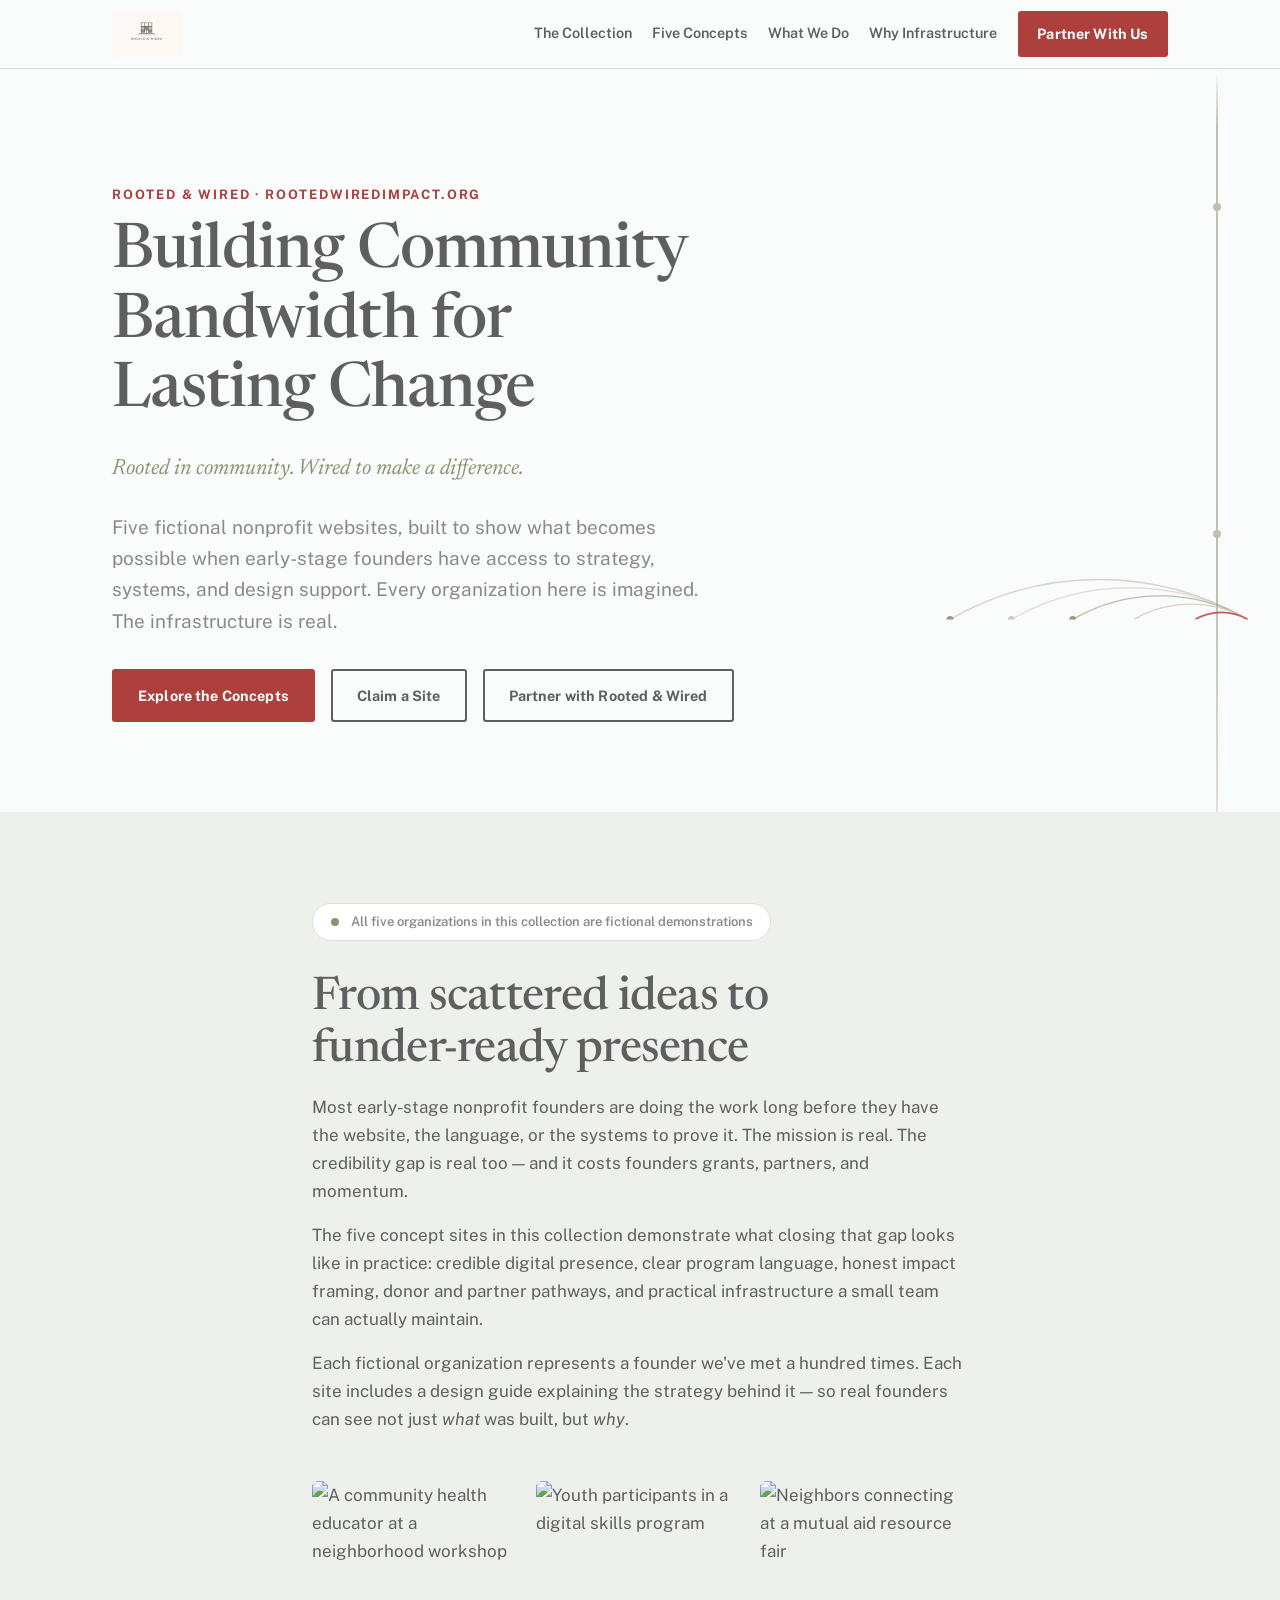
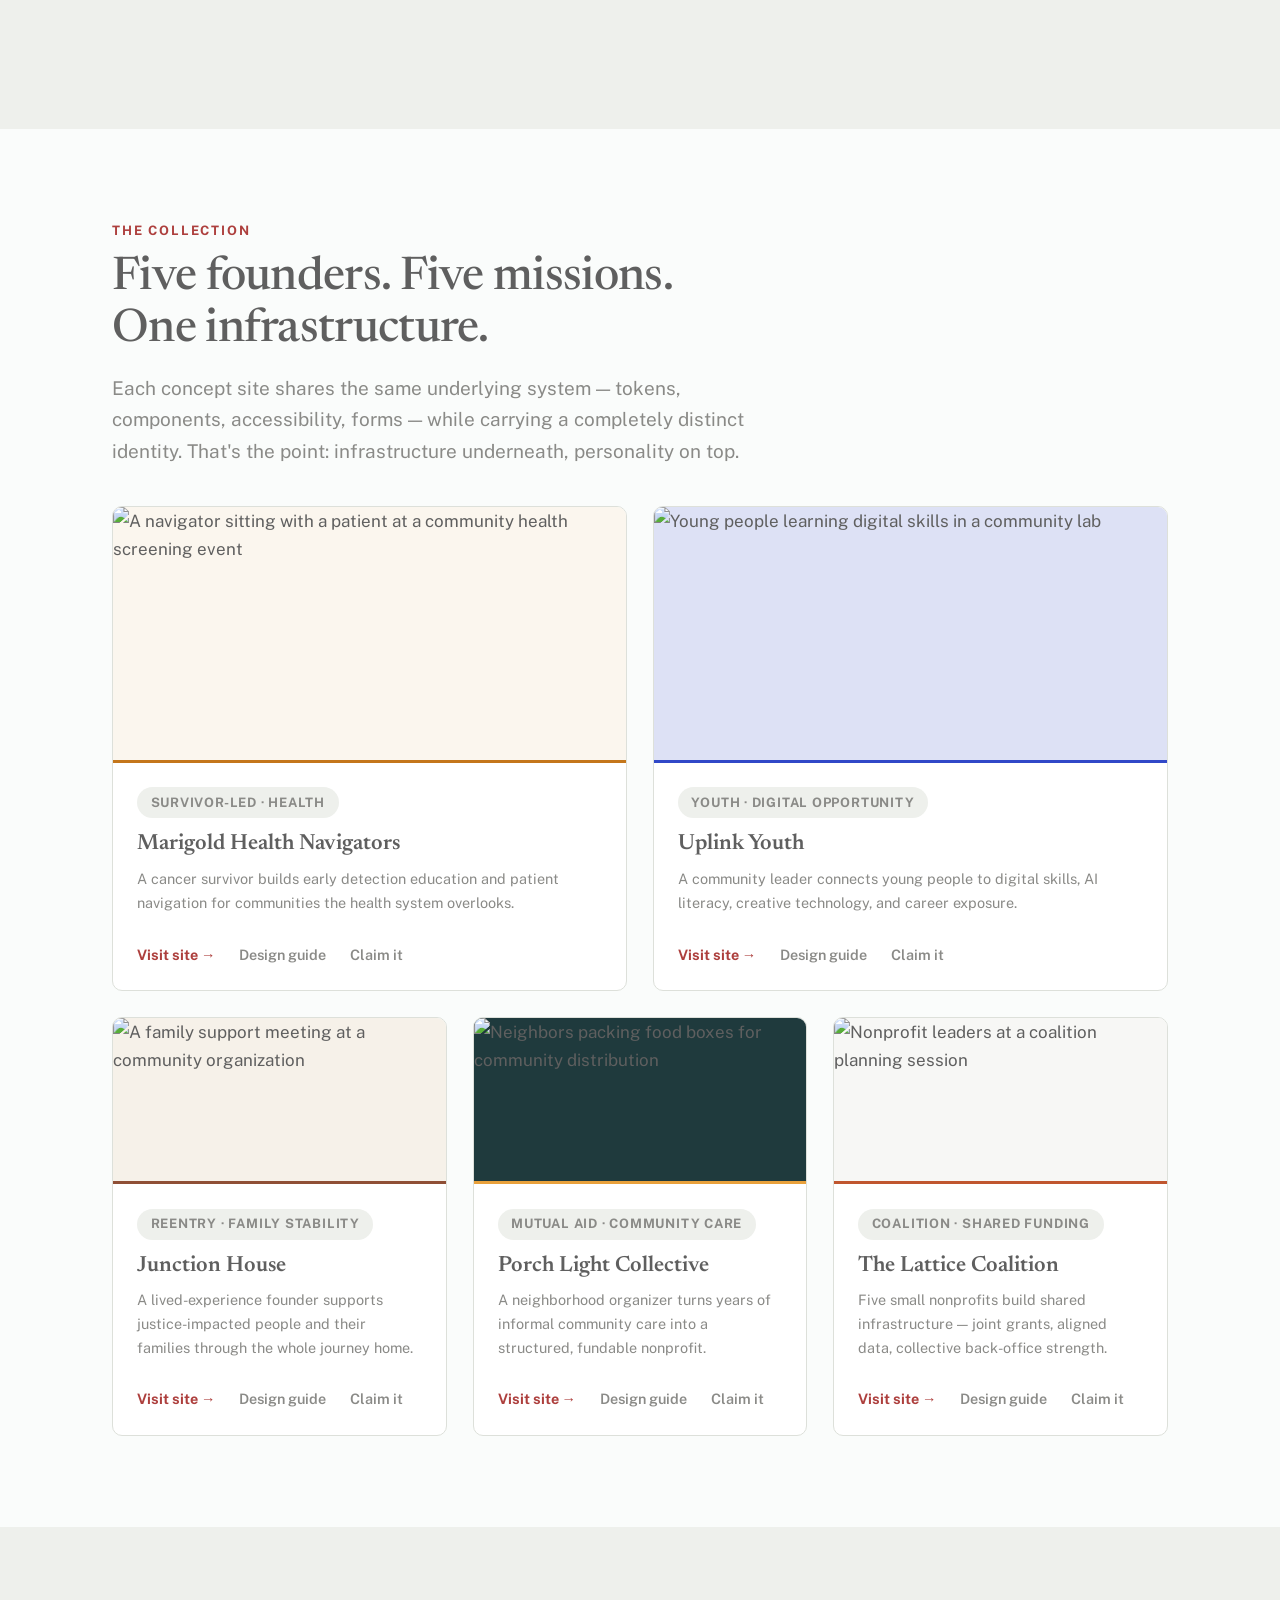
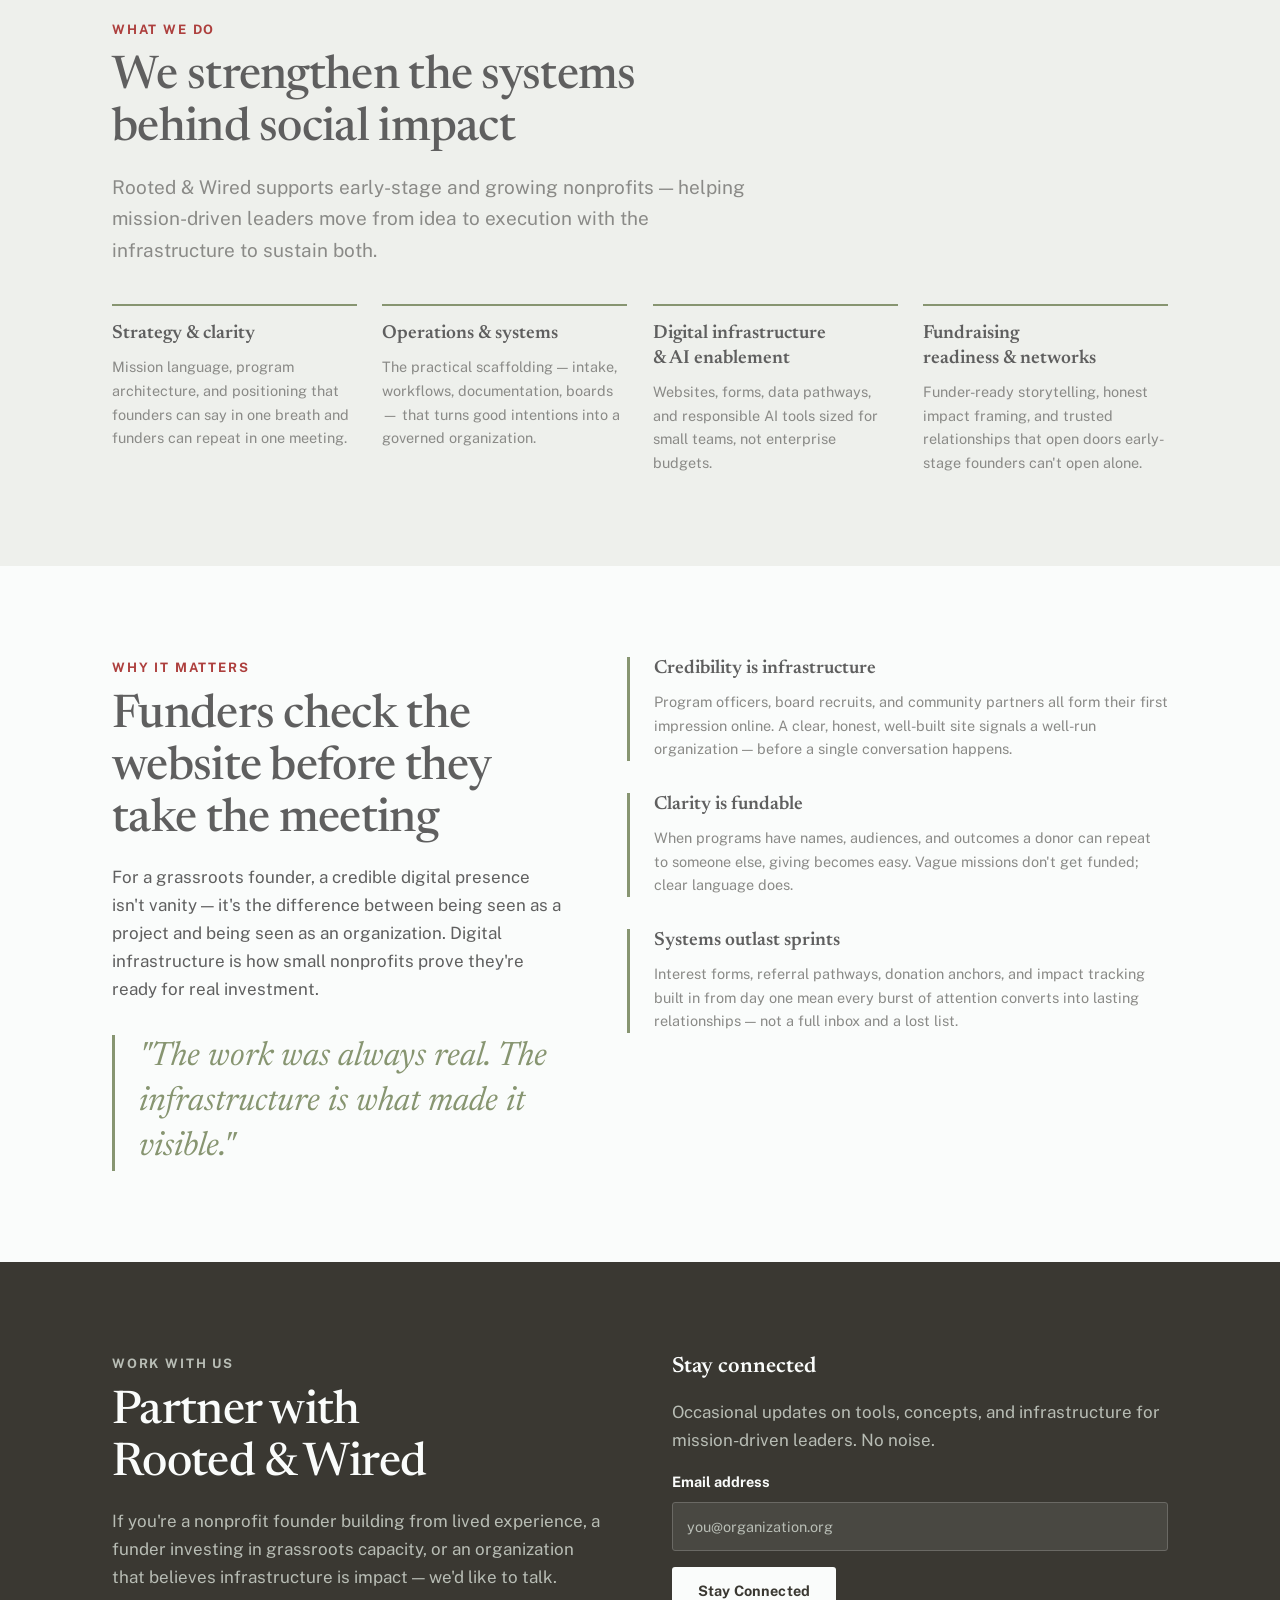
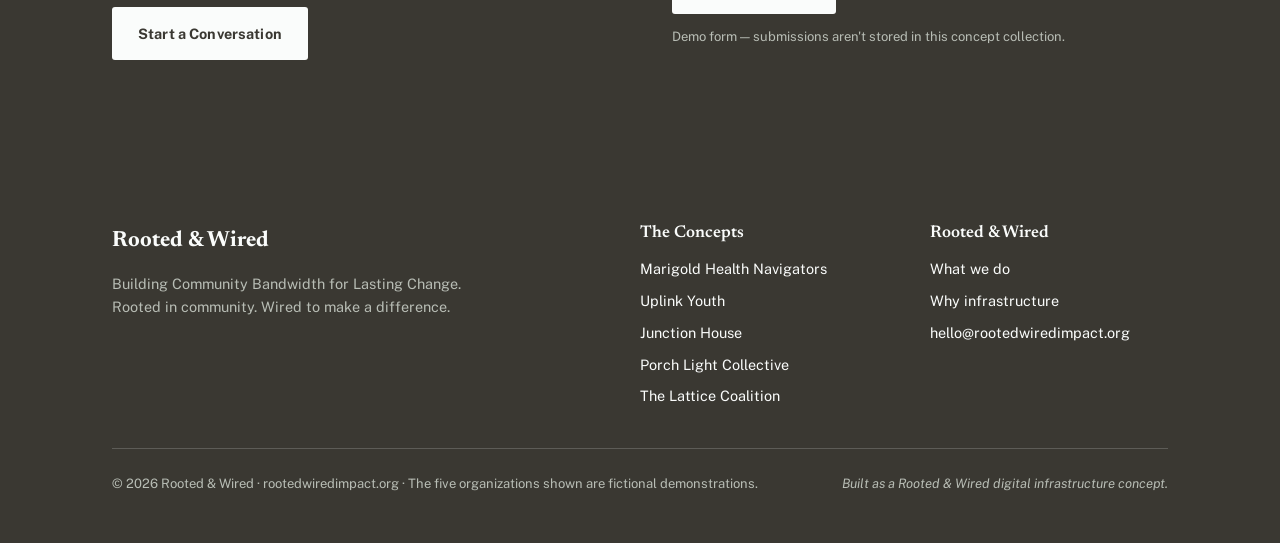
==== commit befd736b: "Add Claim This Site monetization flow + fix invisible dark-band buttons - Fix: .section--deep a:not(" ====
--- a/index.html
+++ b/index.html
@@ -5,6 +5,17 @@
 <meta name="viewport" content="width=device-width, initial-scale=1.0">
 <title>Rooted &amp; Wired — Digital Infrastructure Concepts</title>
 <meta name="description" content="Five fictional nonprofit websites demonstrating how early-stage founders move from scattered ideas to credible, funder-ready digital presence.">
+<link rel="icon" href="/shared/favicon.svg" type="image/svg+xml">
+<meta property="og:type" content="website">
+<meta property="og:url" content="https://rooted-wired-demos.netlify.app/">
+<meta property="og:site_name" content="Rooted &amp; Wired">
+<meta property="og:title" content="Rooted &amp; Wired — Digital Infrastructure Concepts">
+<meta property="og:description" content="Five fictional nonprofit websites demonstrating how early-stage founders move from scattered ideas to credible, funder-ready digital presence.">
+<meta property="og:image" content="https://images.unsplash.com/photo-1531482615713-2afd69097998?auto=format&fit=crop&w=1200&h=630&q=80">
+<meta name="twitter:card" content="summary_large_image">
+<meta name="twitter:title" content="Rooted &amp; Wired — Digital Infrastructure Concepts">
+<meta name="twitter:description" content="Five fictional nonprofit websites demonstrating how early-stage founders move from scattered ideas to credible, funder-ready digital presence.">
+<meta name="twitter:image" content="https://images.unsplash.com/photo-1531482615713-2afd69097998?auto=format&fit=crop&w=1200&h=630&q=80">
 <link rel="preconnect" href="https://fonts.googleapis.com">
 <link rel="preconnect" href="https://fonts.gstatic.com" crossorigin>
 <link href="https://fonts.googleapis.com/css2?family=Newsreader:ital,opsz,wght@0,6..72,400;0,6..72,500;0,6..72,600;1,6..72,400;1,6..72,500&family=Public+Sans:wght@400;600;700&display=swap" rel="stylesheet">
@@ -53,6 +64,7 @@
         <p class="lede" data-reveal>Five fictional nonprofit websites, built to show what becomes possible when early-stage founders have access to strategy, systems, and design support. Every organization here is imagined. The infrastructure is real.</p>
         <div class="btn-row" data-reveal>
           <a class="btn btn--primary" href="#concepts">Explore the Concepts</a>
+          <a class="btn btn--secondary" href="claim.html">Claim a Site</a>
           <a class="btn btn--secondary" href="#connect">Partner with Rooted &amp; Wired</a>
         </div>
       </div>
@@ -98,7 +110,7 @@
             <p>A cancer survivor builds early detection education and patient navigation for communities the health system overlooks.</p>
           </div>
           </a>
-          <div class="concept-card__links"><a href="marigold/index.html">Visit site →</a><a href="marigold/guide.html">Design guide</a></div>
+          <div class="concept-card__links"><a href="marigold/index.html">Visit site →</a><a href="marigold/guide.html">Design guide</a><a href="claim.html?site=marigold">Claim it</a></div>
         </div>
 
         <div class="concept-card" style="--cc-bg:#DDE1F5; --cc-accent:#3148C8;" data-reveal>
@@ -112,7 +124,7 @@
             <p>A community leader connects young people to digital skills, AI literacy, creative technology, and career exposure.</p>
           </div>
           </a>
-          <div class="concept-card__links"><a href="uplink/index.html">Visit site →</a><a href="uplink/guide.html">Design guide</a></div>
+          <div class="concept-card__links"><a href="uplink/index.html">Visit site →</a><a href="uplink/guide.html">Design guide</a><a href="claim.html?site=uplink">Claim it</a></div>
         </div>
 
         <div class="concept-card" style="--cc-bg:#F6F1E9; --cc-accent:#8F4F35;" data-reveal>
@@ -126,7 +138,7 @@
             <p>A lived-experience founder supports justice-impacted people and their families through the whole journey home.</p>
           </div>
           </a>
-          <div class="concept-card__links"><a href="junction-house/index.html">Visit site →</a><a href="junction-house/guide.html">Design guide</a></div>
+          <div class="concept-card__links"><a href="junction-house/index.html">Visit site →</a><a href="junction-house/guide.html">Design guide</a><a href="claim.html?site=junction-house">Claim it</a></div>
         </div>
 
         <div class="concept-card" style="--cc-bg:#1F3A3D; --cc-accent:#E9A13B;" data-reveal>
@@ -140,7 +152,7 @@
             <p>A neighborhood organizer turns years of informal community care into a structured, fundable nonprofit.</p>
           </div>
           </a>
-          <div class="concept-card__links"><a href="porchlight/index.html">Visit site →</a><a href="porchlight/guide.html">Design guide</a></div>
+          <div class="concept-card__links"><a href="porchlight/index.html">Visit site →</a><a href="porchlight/guide.html">Design guide</a><a href="claim.html?site=porchlight">Claim it</a></div>
         </div>
 
         <div class="concept-card" style="--cc-bg:#F7F7F5; --cc-accent:#C0562F;" data-reveal>
@@ -154,7 +166,7 @@
             <p>Five small nonprofits build shared infrastructure — joint grants, aligned data, collective back-office strength.</p>
           </div>
           </a>
-          <div class="concept-card__links"><a href="lattice/index.html">Visit site →</a><a href="lattice/guide.html">Design guide</a></div>
+          <div class="concept-card__links"><a href="lattice/index.html">Visit site →</a><a href="lattice/guide.html">Design guide</a><a href="claim.html?site=lattice">Claim it</a></div>
         </div>
       </div>
     </div>
--- a/shared/base.css
+++ b/shared/base.css
@@ -133,7 +133,7 @@
   color: var(--deep-ink-2);
 }
 
-.section--deep a {
+.section--deep a:not(.btn) {
   color: var(--deep-ink);
 }
 
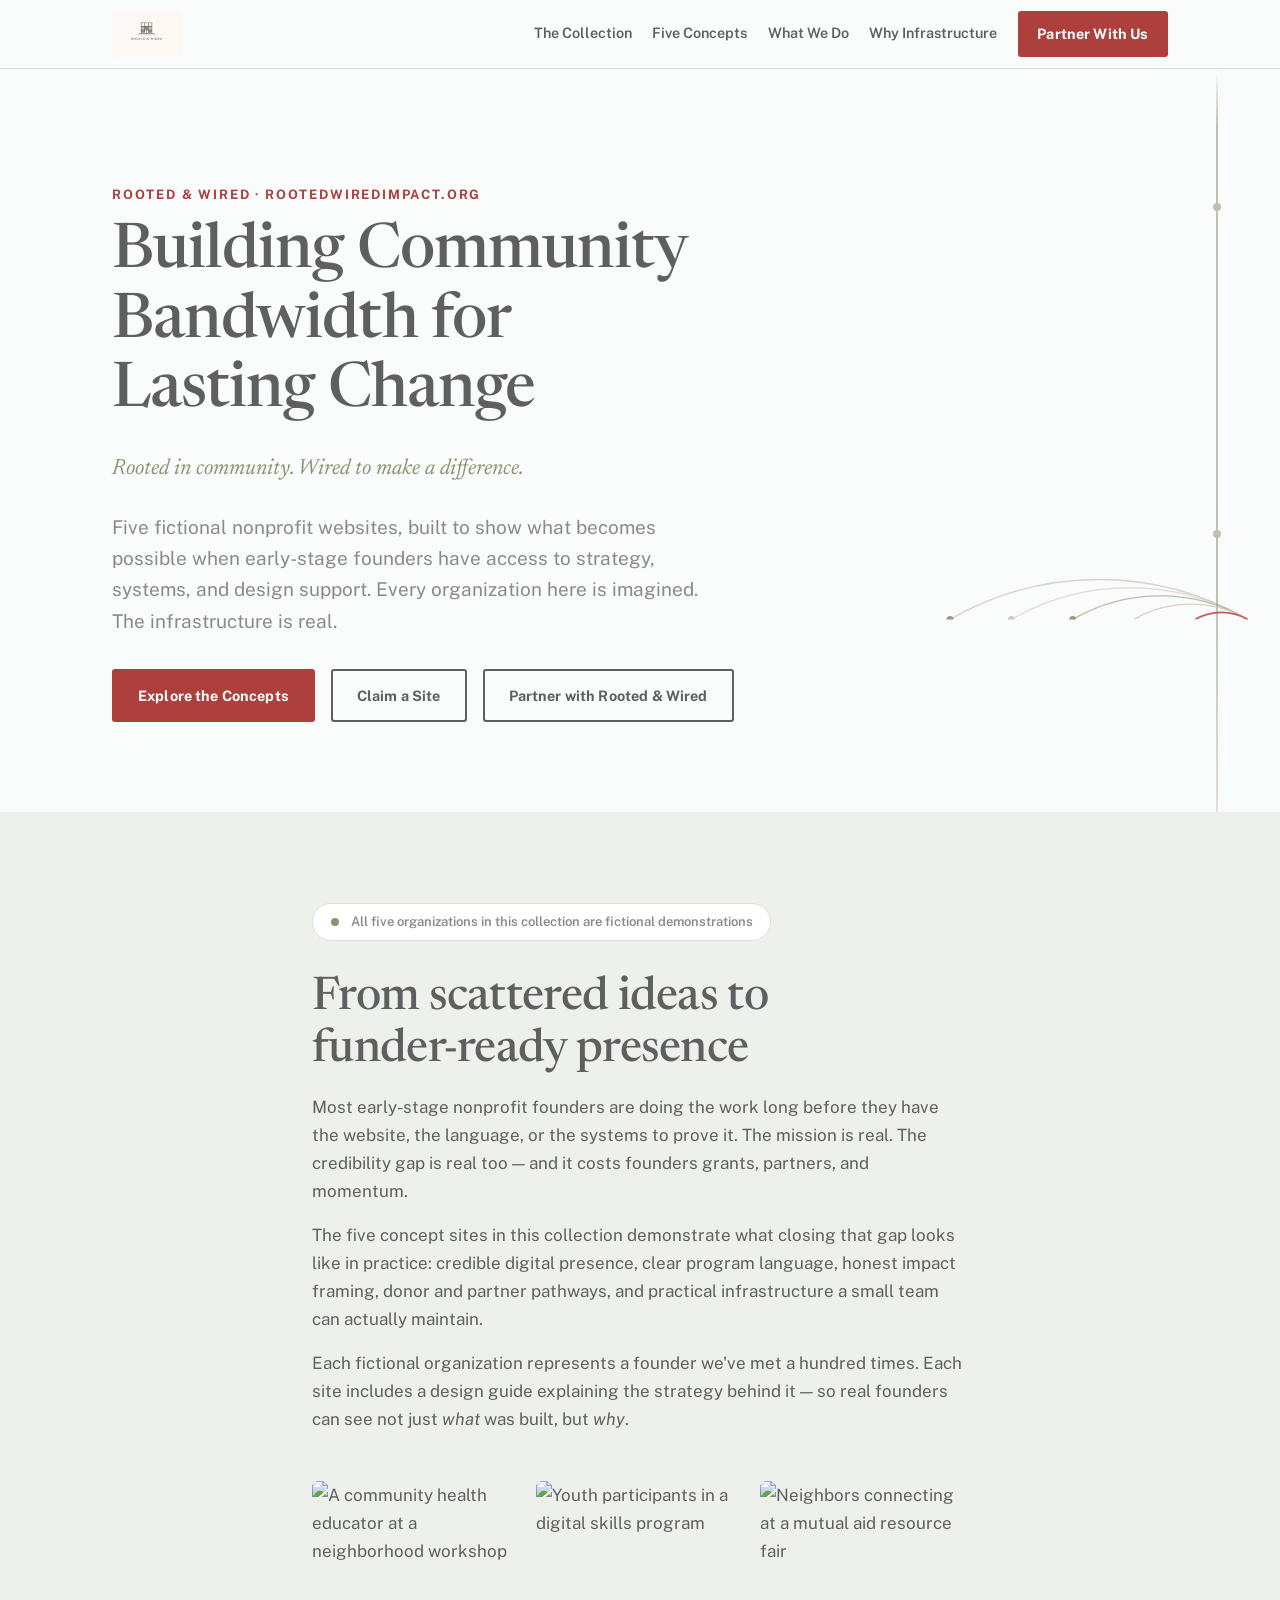
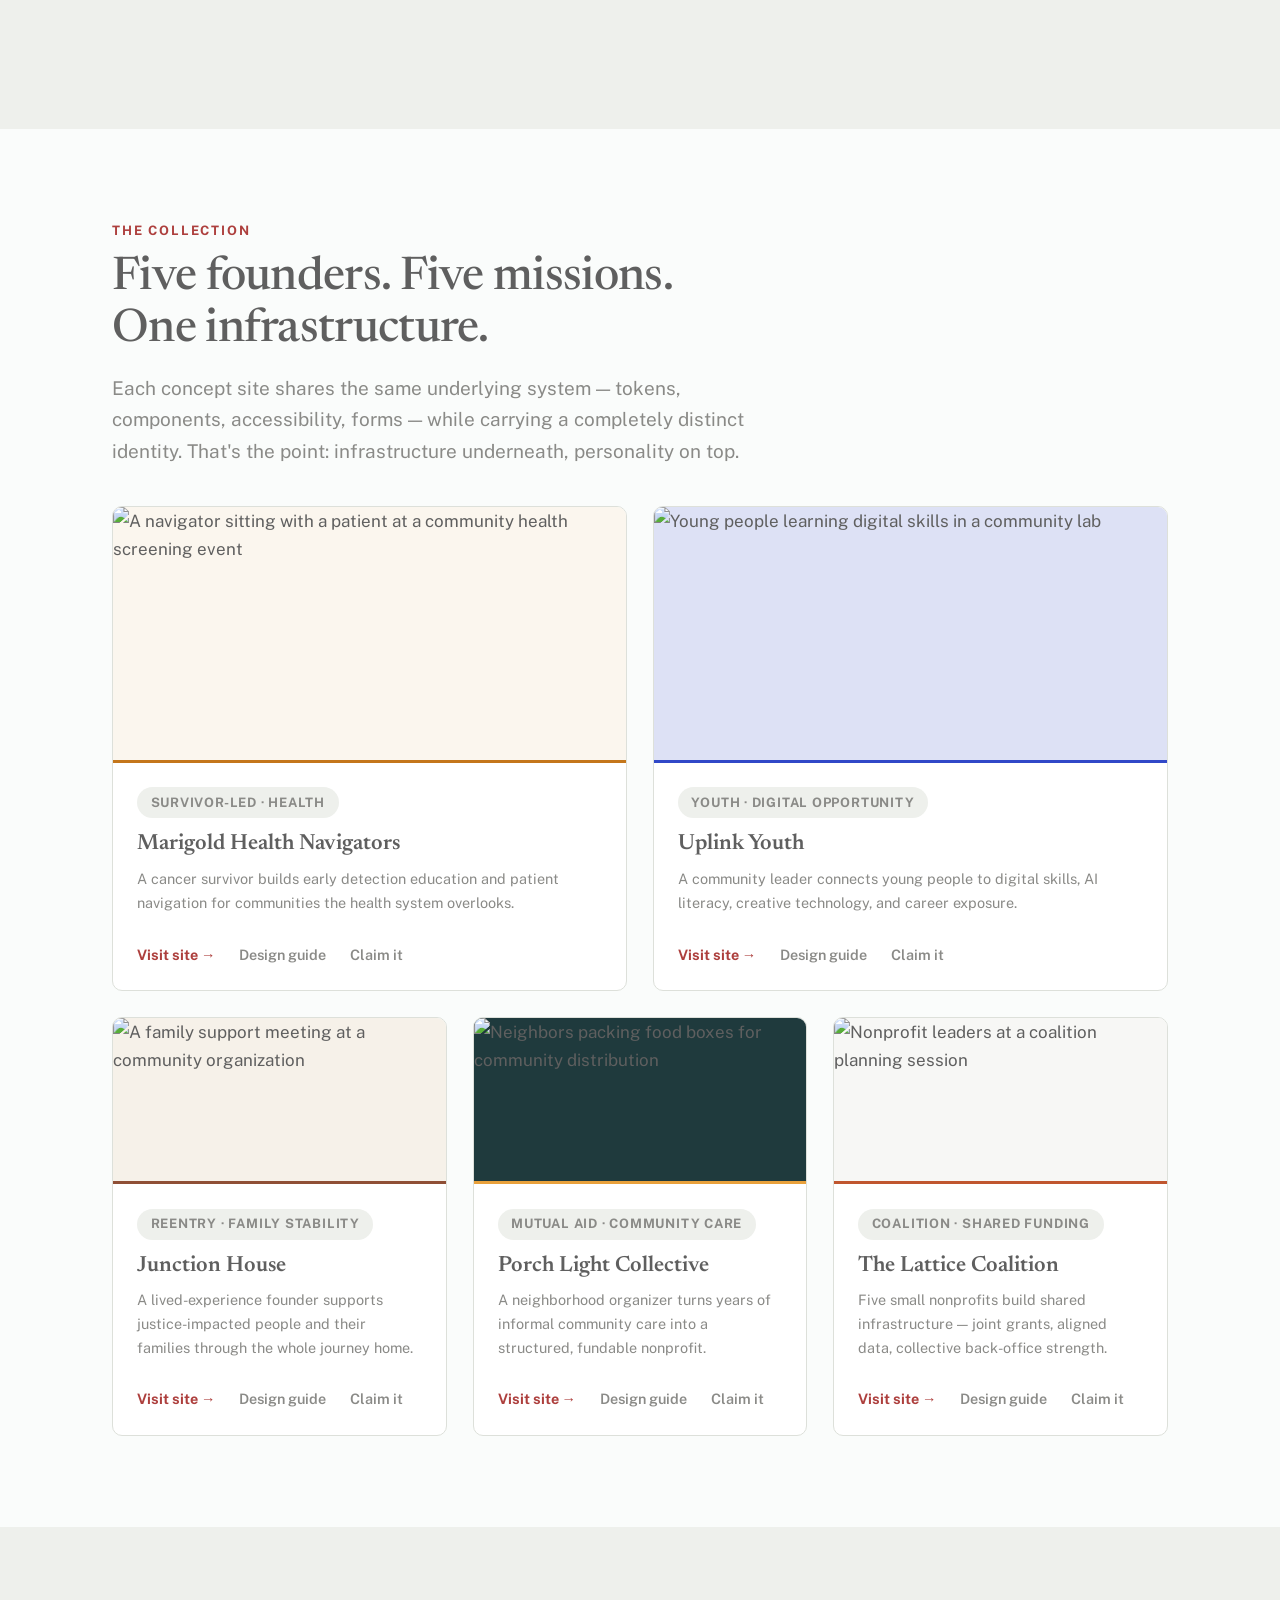
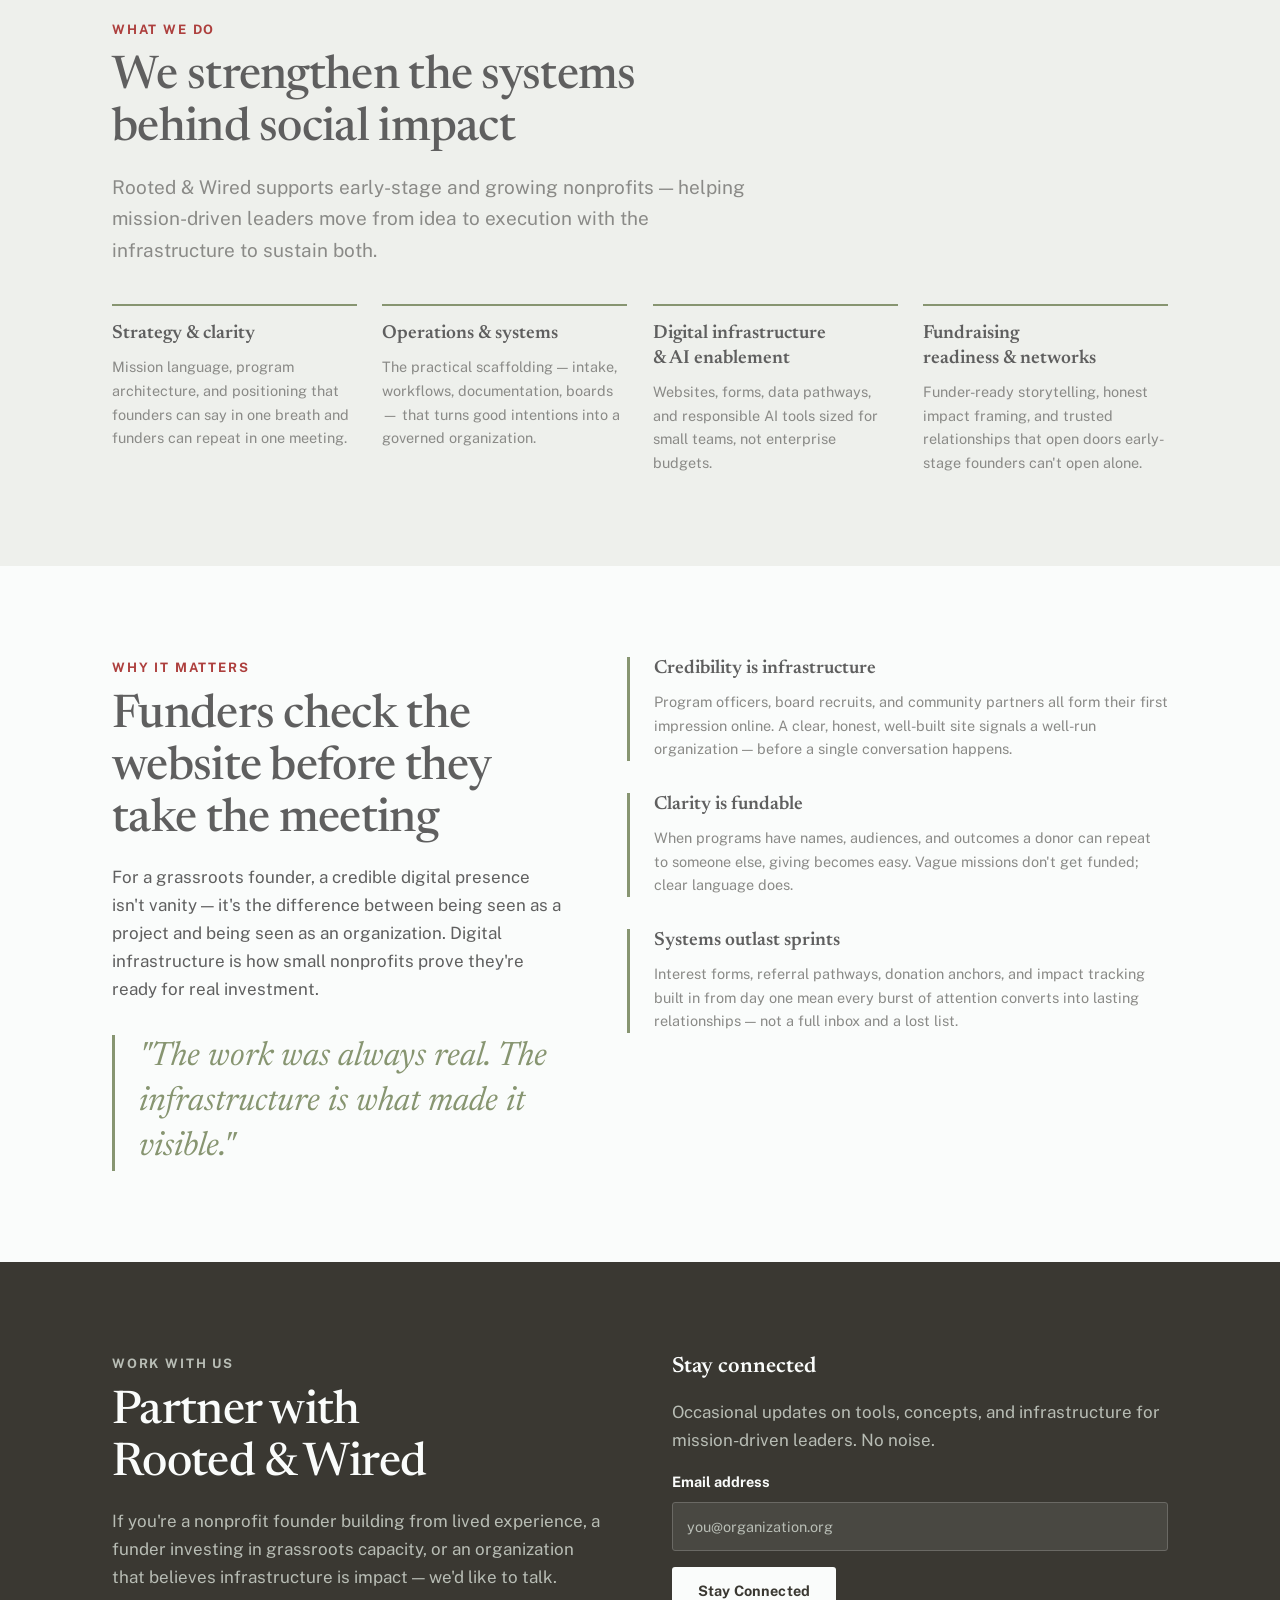
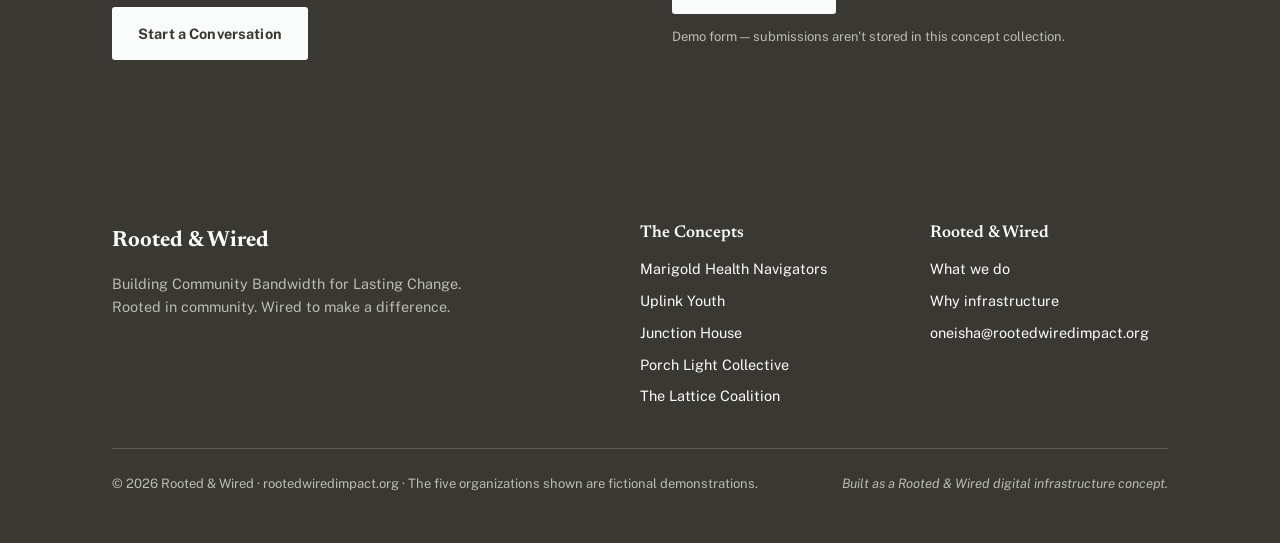
==== commit 4eec000d: "Wire PayPal Live Client ID + correct contact emails throughout - Add OMANA PayPal Live Client ID to " ====
--- a/index.html
+++ b/index.html
@@ -238,7 +238,7 @@
           <h2>Partner with Rooted &amp; Wired</h2>
           <p>If you're a nonprofit founder building from lived experience, a funder investing in grassroots capacity, or an organization that believes infrastructure is impact — we'd like to talk.</p>
           <div class="btn-row">
-            <a class="btn btn--on-deep" href="mailto:hello@rootedwiredimpact.org">Start a Conversation</a>
+            <a class="btn btn--on-deep" href="mailto:oneisha@rootedwiredimpact.org">Start a Conversation</a>
           </div>
         </div>
         <div data-reveal>
@@ -286,7 +286,7 @@
         <ul>
           <li><a href="#what-we-do">What we do</a></li>
           <li><a href="#why">Why infrastructure</a></li>
-          <li><a href="mailto:hello@rootedwiredimpact.org">hello@rootedwiredimpact.org</a></li>
+          <li><a href="mailto:oneisha@rootedwiredimpact.org">oneisha@rootedwiredimpact.org</a></li>
         </ul>
       </div>
     </div>
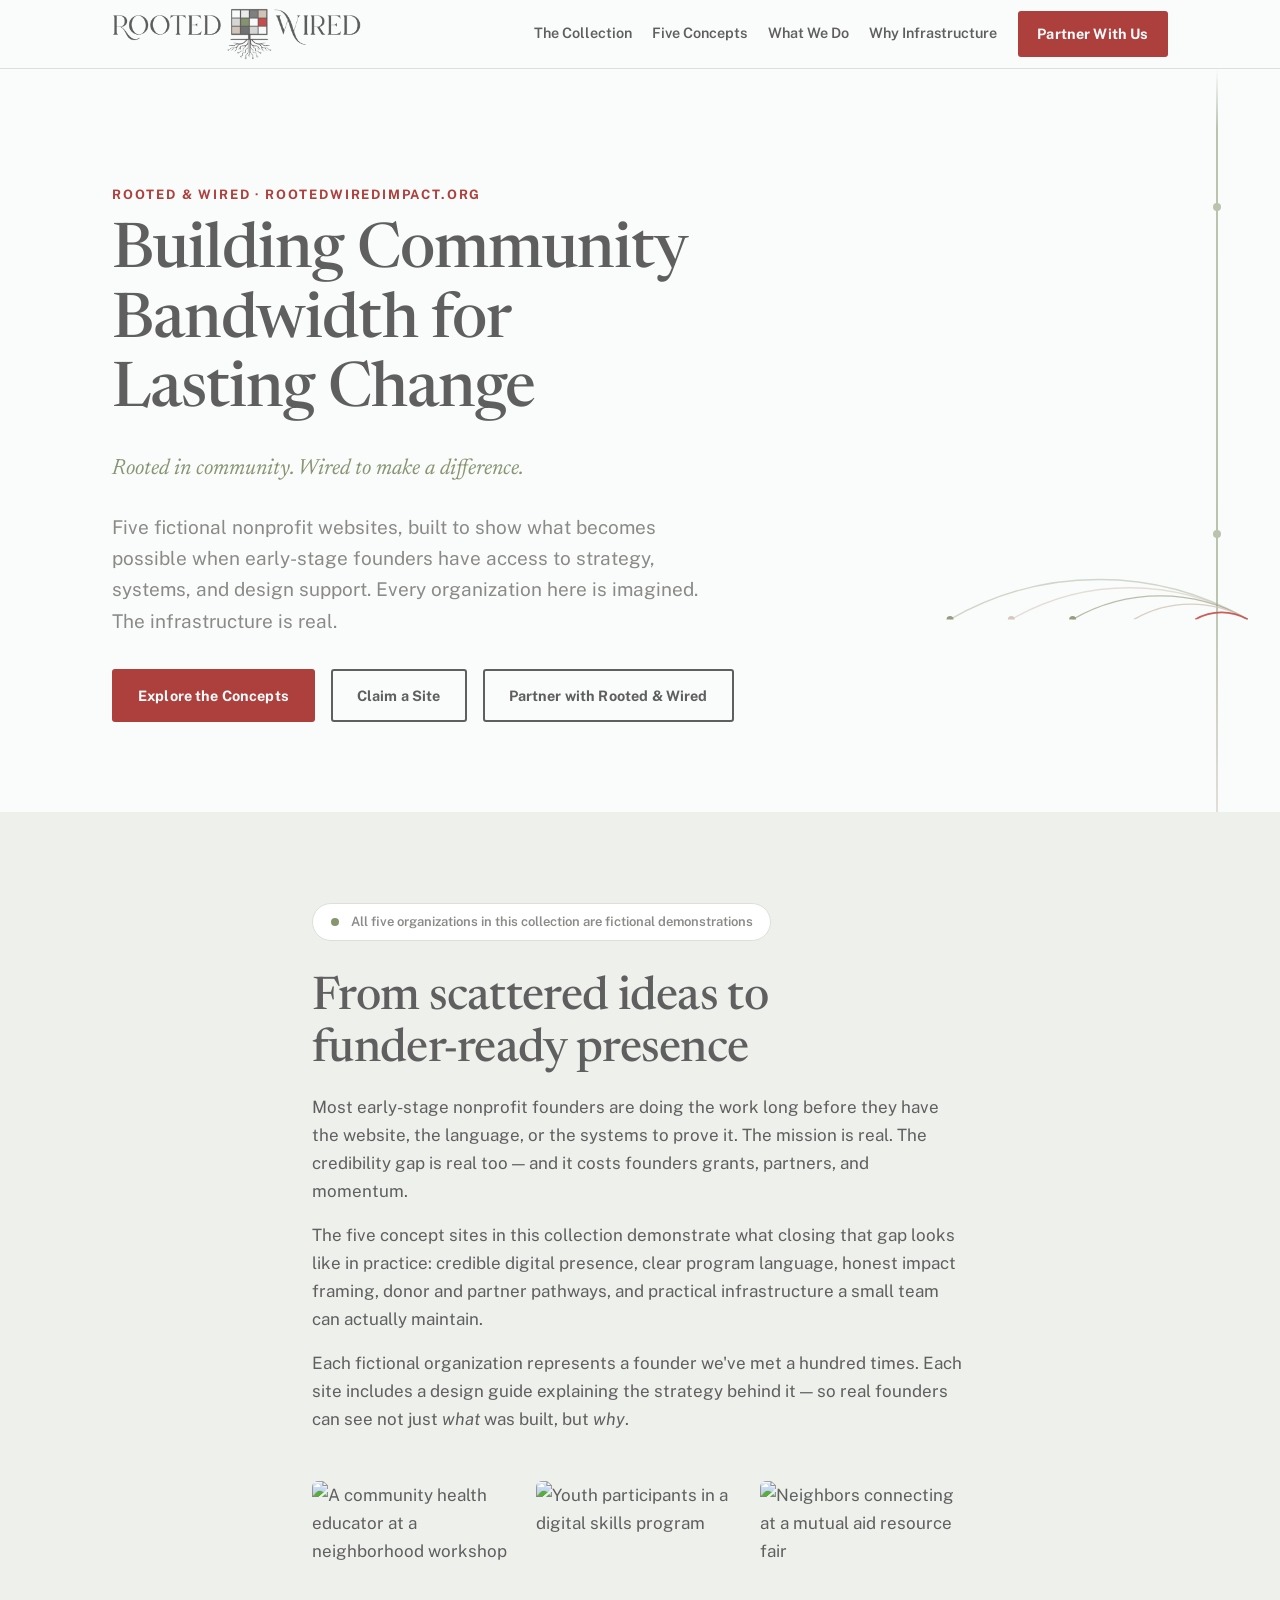
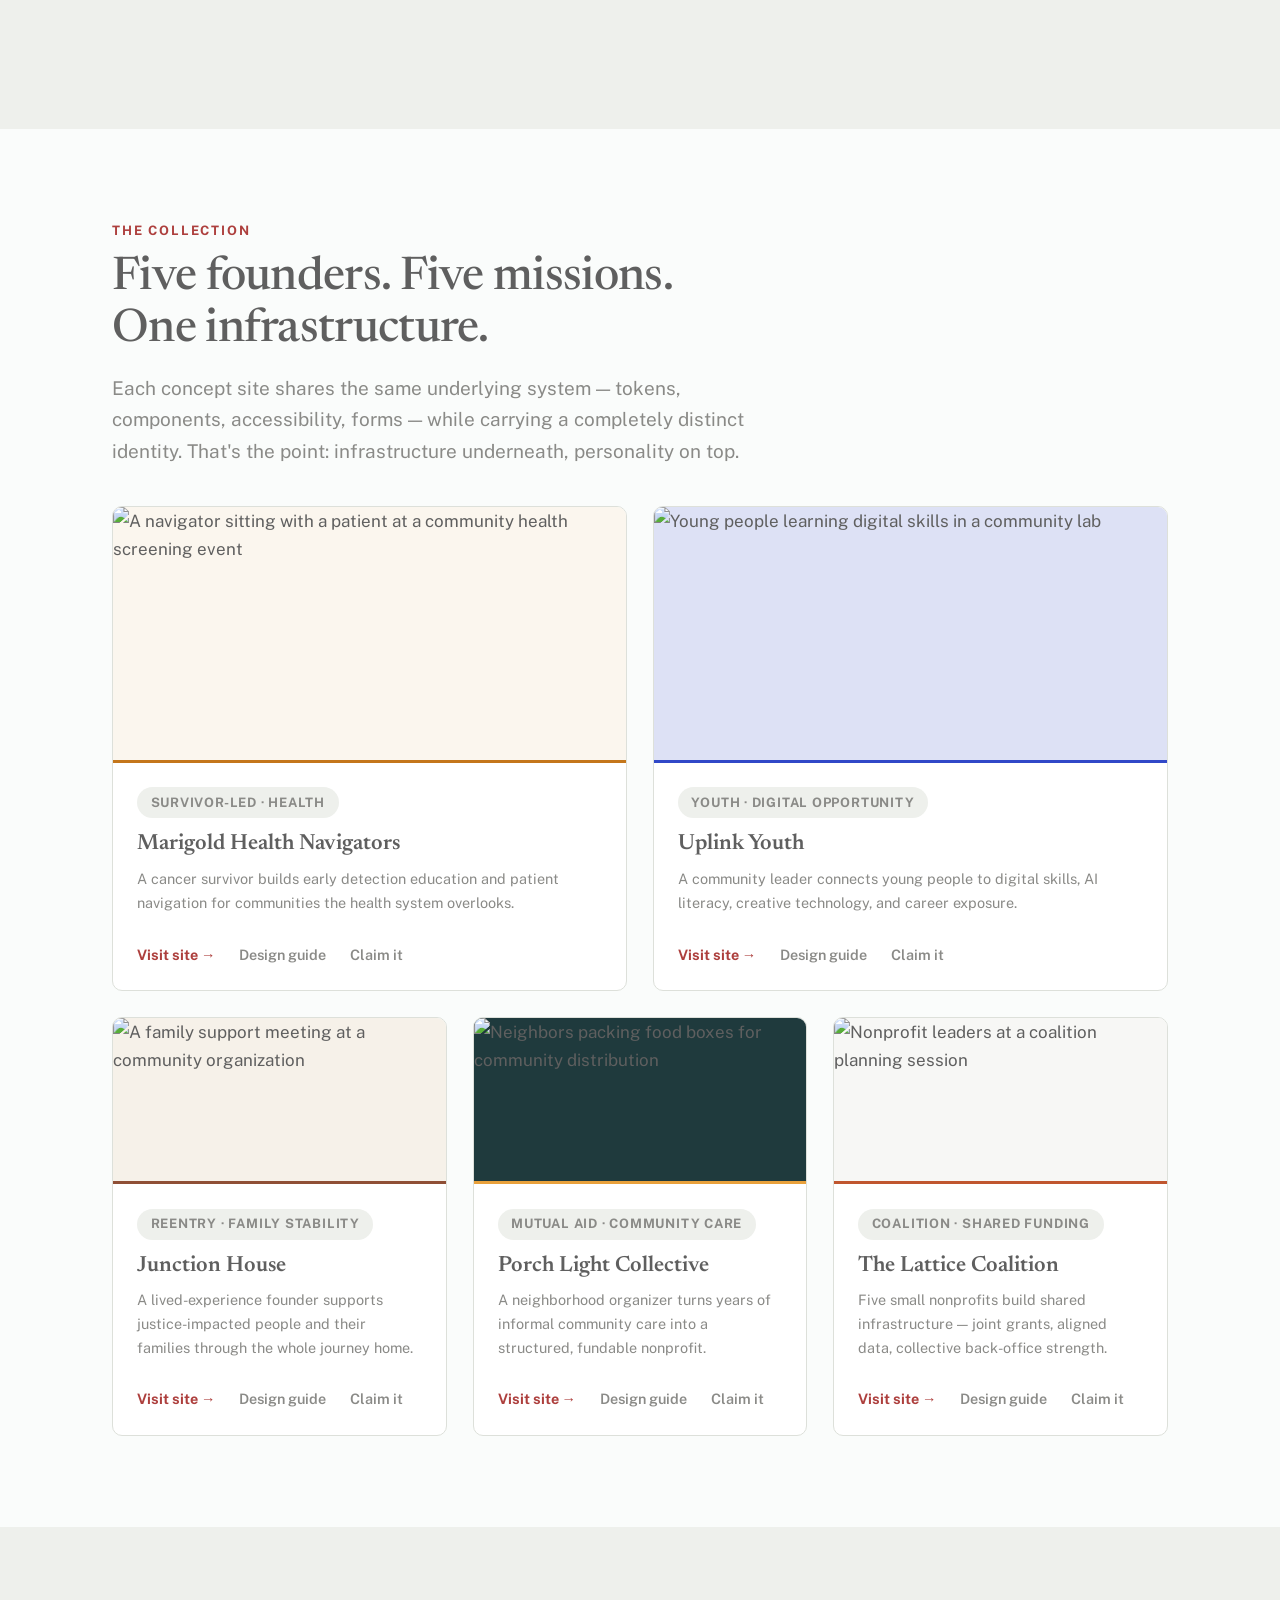
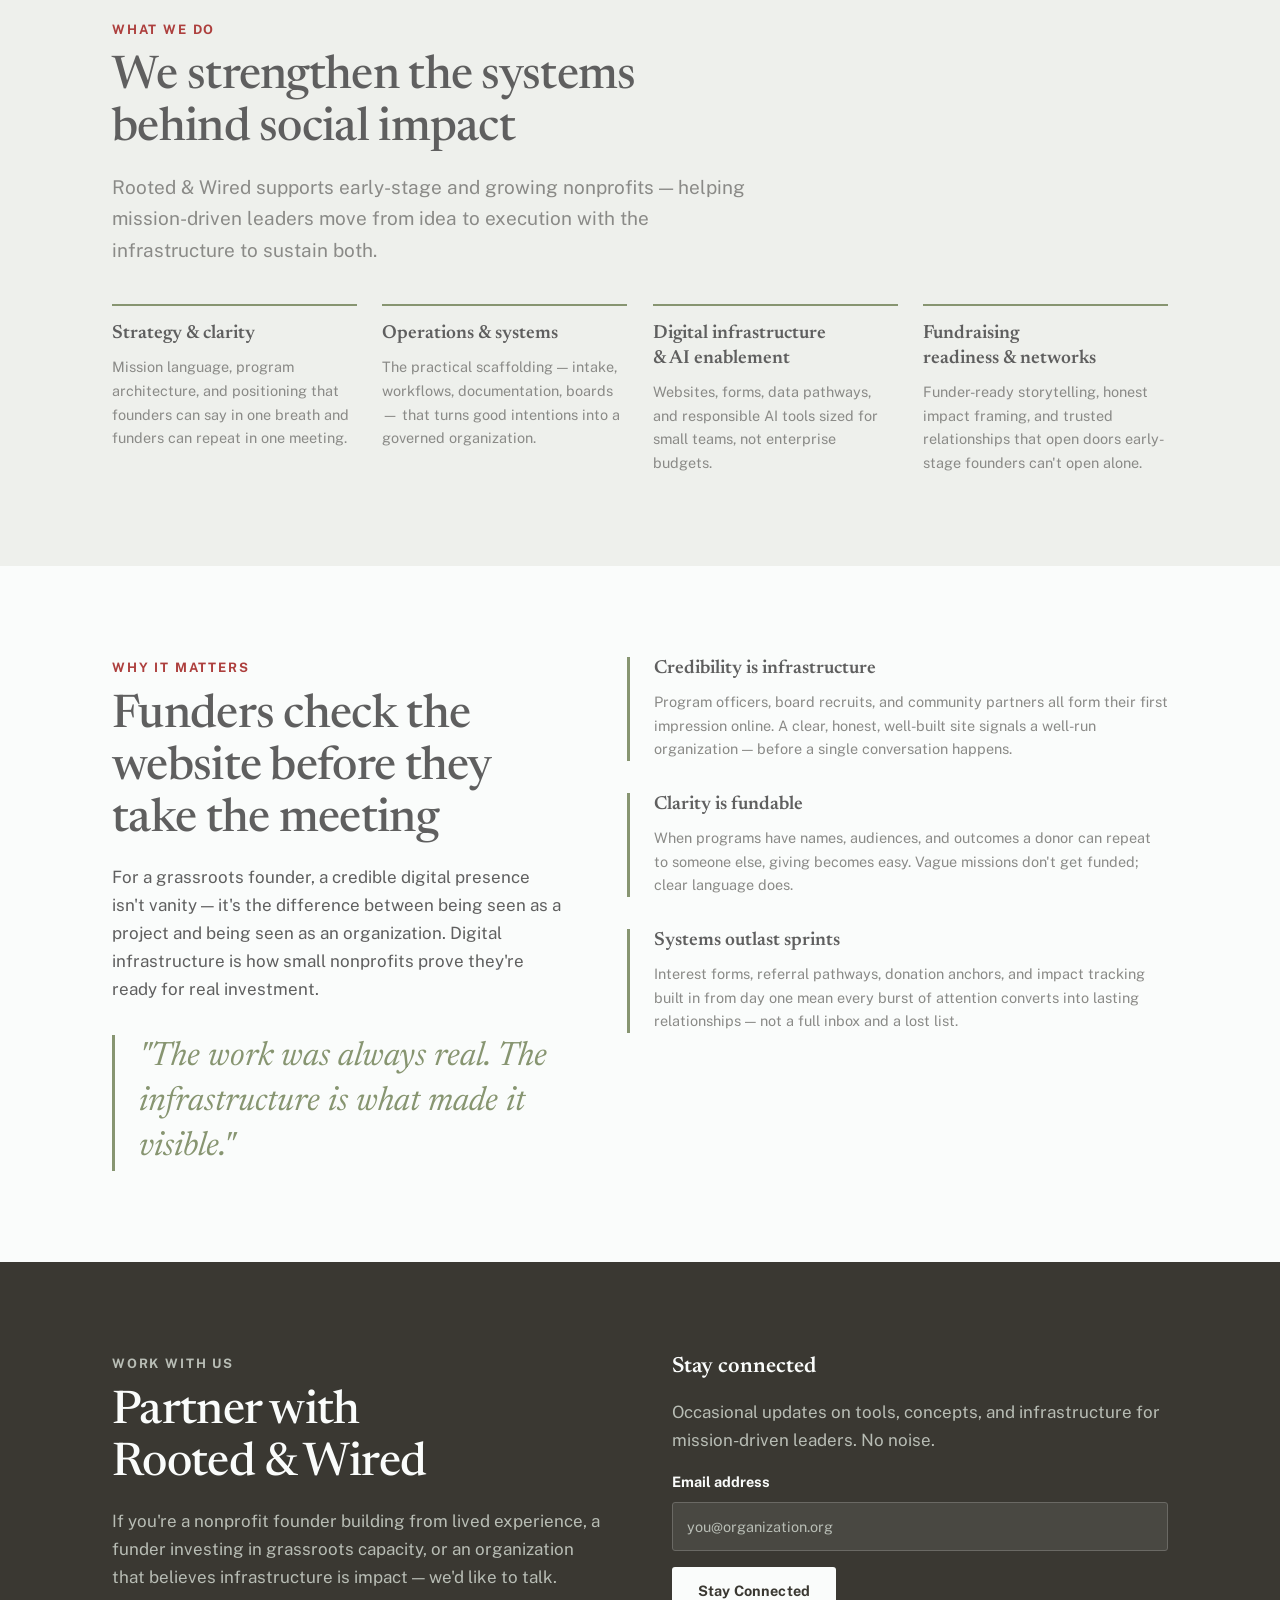
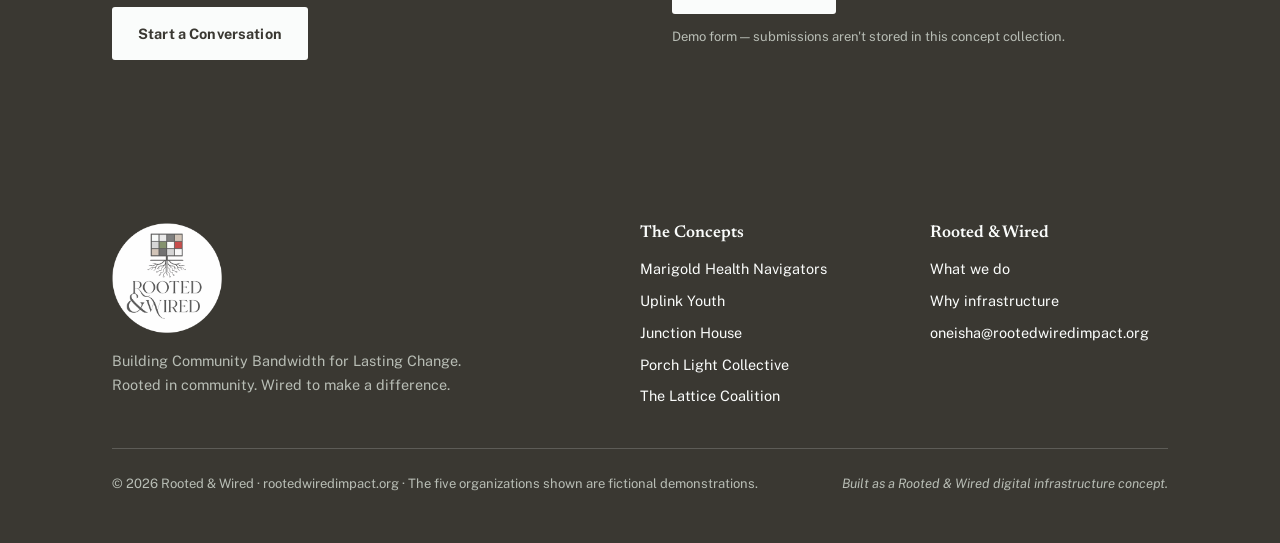
==== commit c2da5a90: "﻿Replace site logo with official horizontal lockup + branding updates - Nav logo: official horizonta" ====
--- a/index.html
+++ b/index.html
@@ -47,16 +47,18 @@
   <section class="hub-hero">
     <div class="thread" aria-hidden="true"></div>
     <div class="container">
-      <svg class="hero-arcs" viewBox="0 0 380 380" aria-hidden="true" fill="none">
-        <path d="M 380 380 A 340 340 0 0 0 40 380" stroke="#879571" stroke-width="1.5" opacity=".4"/>
-        <path d="M 380 380 A 270 270 0 0 0 110 380" stroke="#d1c4b7" stroke-width="1.5" opacity=".6"/>
-        <path d="M 380 380 A 200 200 0 0 0 180 380" stroke="#879571" stroke-width="1.5" opacity=".65"/>
-        <path d="M 380 380 A 130 130 0 0 0 250 380" stroke="#d1c4b7" stroke-width="1.5" opacity=".9"/>
-        <path d="M 380 380 A 60 60 0 0 0 320 380" stroke="#c54c4a" stroke-width="2"/>
-        <circle cx="40" cy="380" r="4" fill="#879571"/>
-        <circle cx="110" cy="380" r="4" fill="#d1c4b7"/>
-        <circle cx="180" cy="380" r="4" fill="#879571"/>
-      </svg>
+      <div class="hero-visual" aria-hidden="true">
+        <svg class="hero-arcs" viewBox="0 0 380 380" fill="none">
+          <path d="M 380 380 A 340 340 0 0 0 40 380" stroke="#879571" stroke-width="1.5" opacity=".4"/>
+          <path d="M 380 380 A 270 270 0 0 0 110 380" stroke="#d1c4b7" stroke-width="1.5" opacity=".6"/>
+          <path d="M 380 380 A 200 200 0 0 0 180 380" stroke="#879571" stroke-width="1.5" opacity=".65"/>
+          <path d="M 380 380 A 130 130 0 0 0 250 380" stroke="#d1c4b7" stroke-width="1.5" opacity=".9"/>
+          <path d="M 380 380 A 60 60 0 0 0 320 380" stroke="#c54c4a" stroke-width="2"/>
+          <circle cx="40" cy="380" r="4" fill="#879571"/>
+          <circle cx="110" cy="380" r="4" fill="#d1c4b7"/>
+          <circle cx="180" cy="380" r="4" fill="#879571"/>
+        </svg>
+      </div>
       <div class="hub-hero__inner">
         <span class="eyebrow" data-reveal>Rooted &amp; Wired · rootedwiredimpact.org</span>
         <h1 data-reveal>Building Community Bandwidth for Lasting&nbsp;Change</h1>
@@ -268,7 +270,7 @@
   <div class="container">
     <div class="footer-grid">
       <div>
-        <p class="footer-brand">Rooted &amp; Wired</p>
+        <img class="footer-logo" src="shared/rw-logo-circle.png" alt="Rooted &amp; Wired">
         <p>Building Community Bandwidth for Lasting Change.<br>Rooted in community. Wired to make a difference.</p>
       </div>
       <div>
--- a/shared/base.css
+++ b/shared/base.css
@@ -209,6 +209,9 @@
   color: rgba(250, 252, 251, 0.88);
   font-size: var(--fs-xs);
   letter-spacing: 0.03em;
+  position: sticky;
+  top: 0;
+  z-index: 60;
 }
 
 .demo-strip .container {
@@ -256,7 +259,7 @@
 
 .site-header {
   position: sticky;
-  top: 0;
+  top: var(--strip-h, 0px);
   z-index: 50;
   background: color-mix(in srgb, var(--ground) 88%, transparent);
   backdrop-filter: blur(10px);
--- a/hub.css
+++ b/hub.css
@@ -41,9 +41,15 @@
 }
 
 .hub-brand img {
-  height: 46px;
+  height: 52px;
   width: auto;
   display: block;
+}
+
+@media (max-width: 640px) {
+  .hub-brand img {
+    height: 40px;
+  }
 }
 
 /* ---------- Hero ---------- */
@@ -115,22 +121,39 @@
 .thread::after { top: 62%; background: var(--moss); }
 
 /* Decorative arcs in hero corner */
-.hero-arcs {
+.hero-visual {
   position: absolute;
   right: calc(var(--gutter) * -1);
   top: 50%;
   transform: translateY(-50%);
   width: clamp(220px, 26vw, 380px);
+  display: flex;
+  flex-direction: column;
+  align-items: center;
+  gap: var(--s-5);
+  pointer-events: none;
+}
+
+.hero-arcs {
+  width: 100%;
   opacity: 0.9;
-  pointer-events: none;
 }
 
 @media (max-width: 62rem) {
-  .hero-arcs { display: none; }
+  .hero-visual { display: none; }
 }
 
 .hub-hero .container {
   position: relative;
+}
+
+/* ---------- Footer circle logo ---------- */
+
+.footer-logo {
+  width: 110px;
+  height: auto;
+  display: block;
+  margin-bottom: var(--s-4);
 }
 
 /* ---------- Fiction disclosure ---------- */
